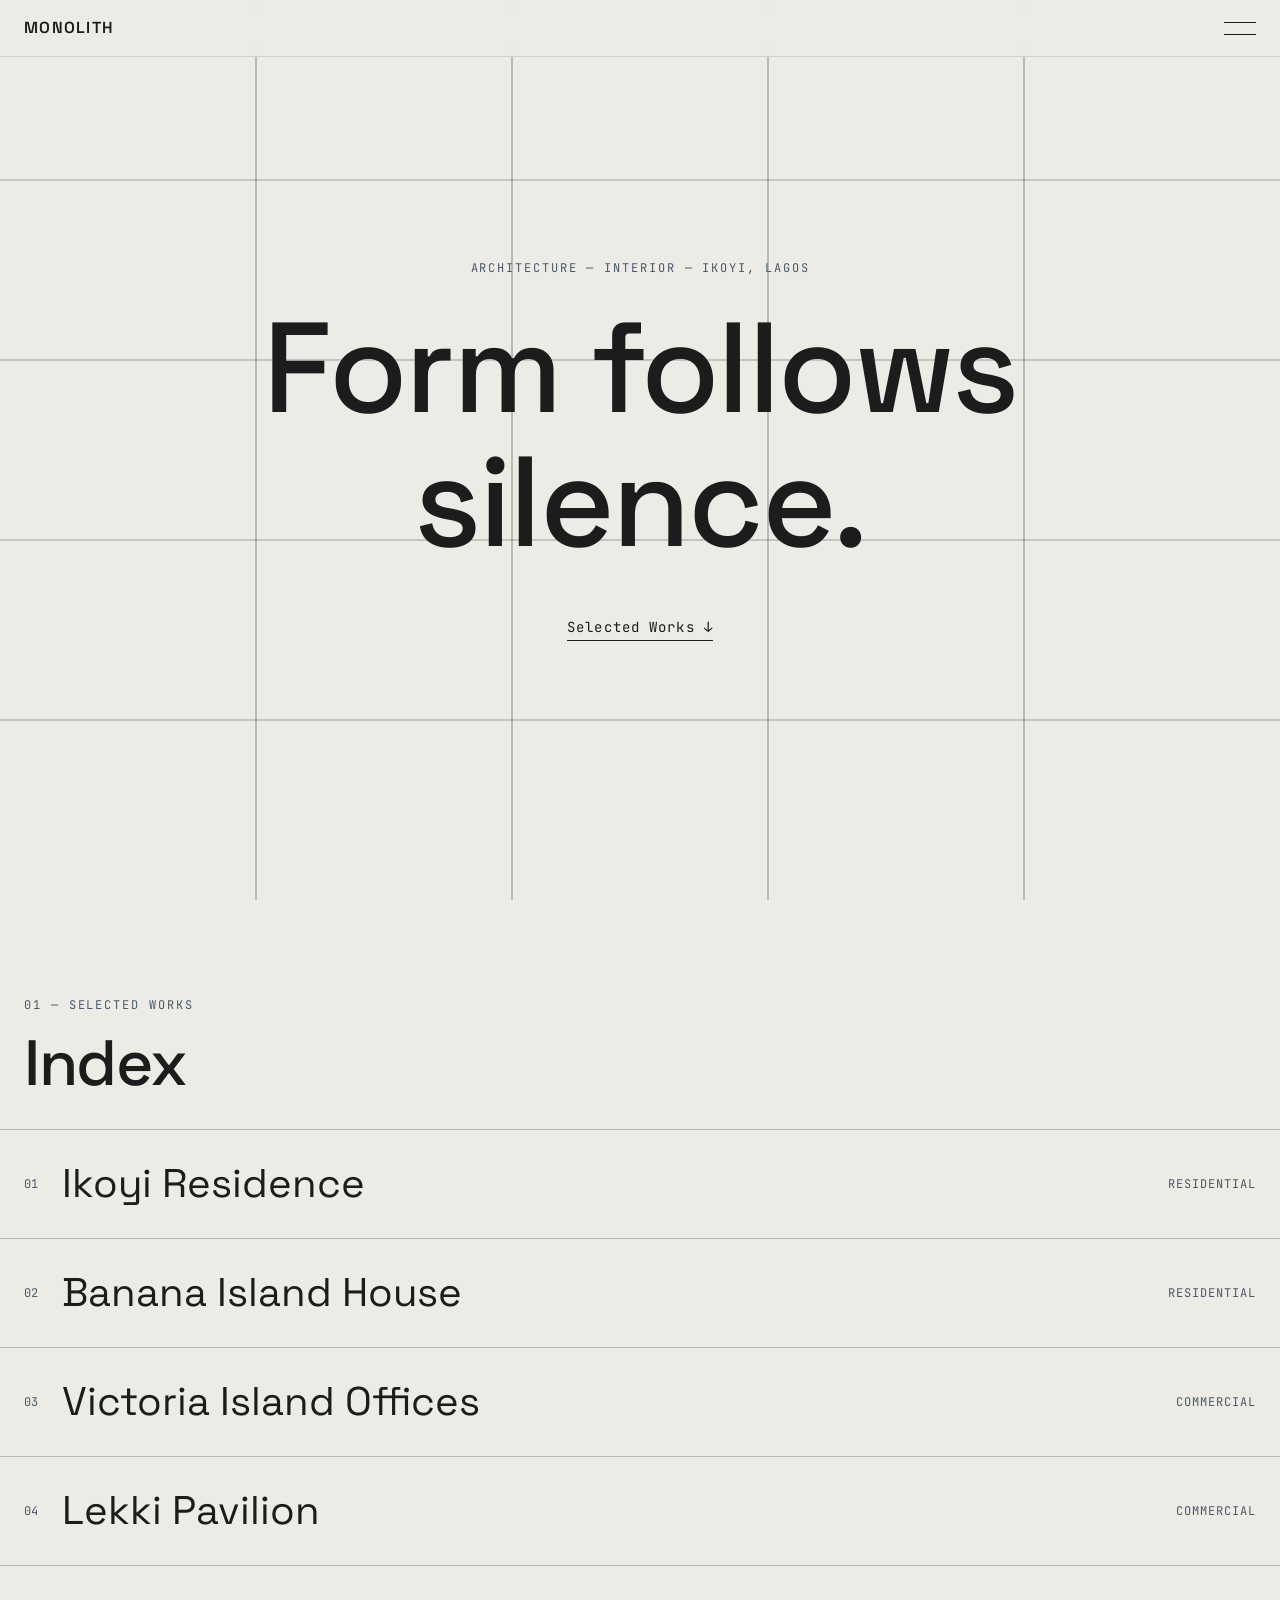
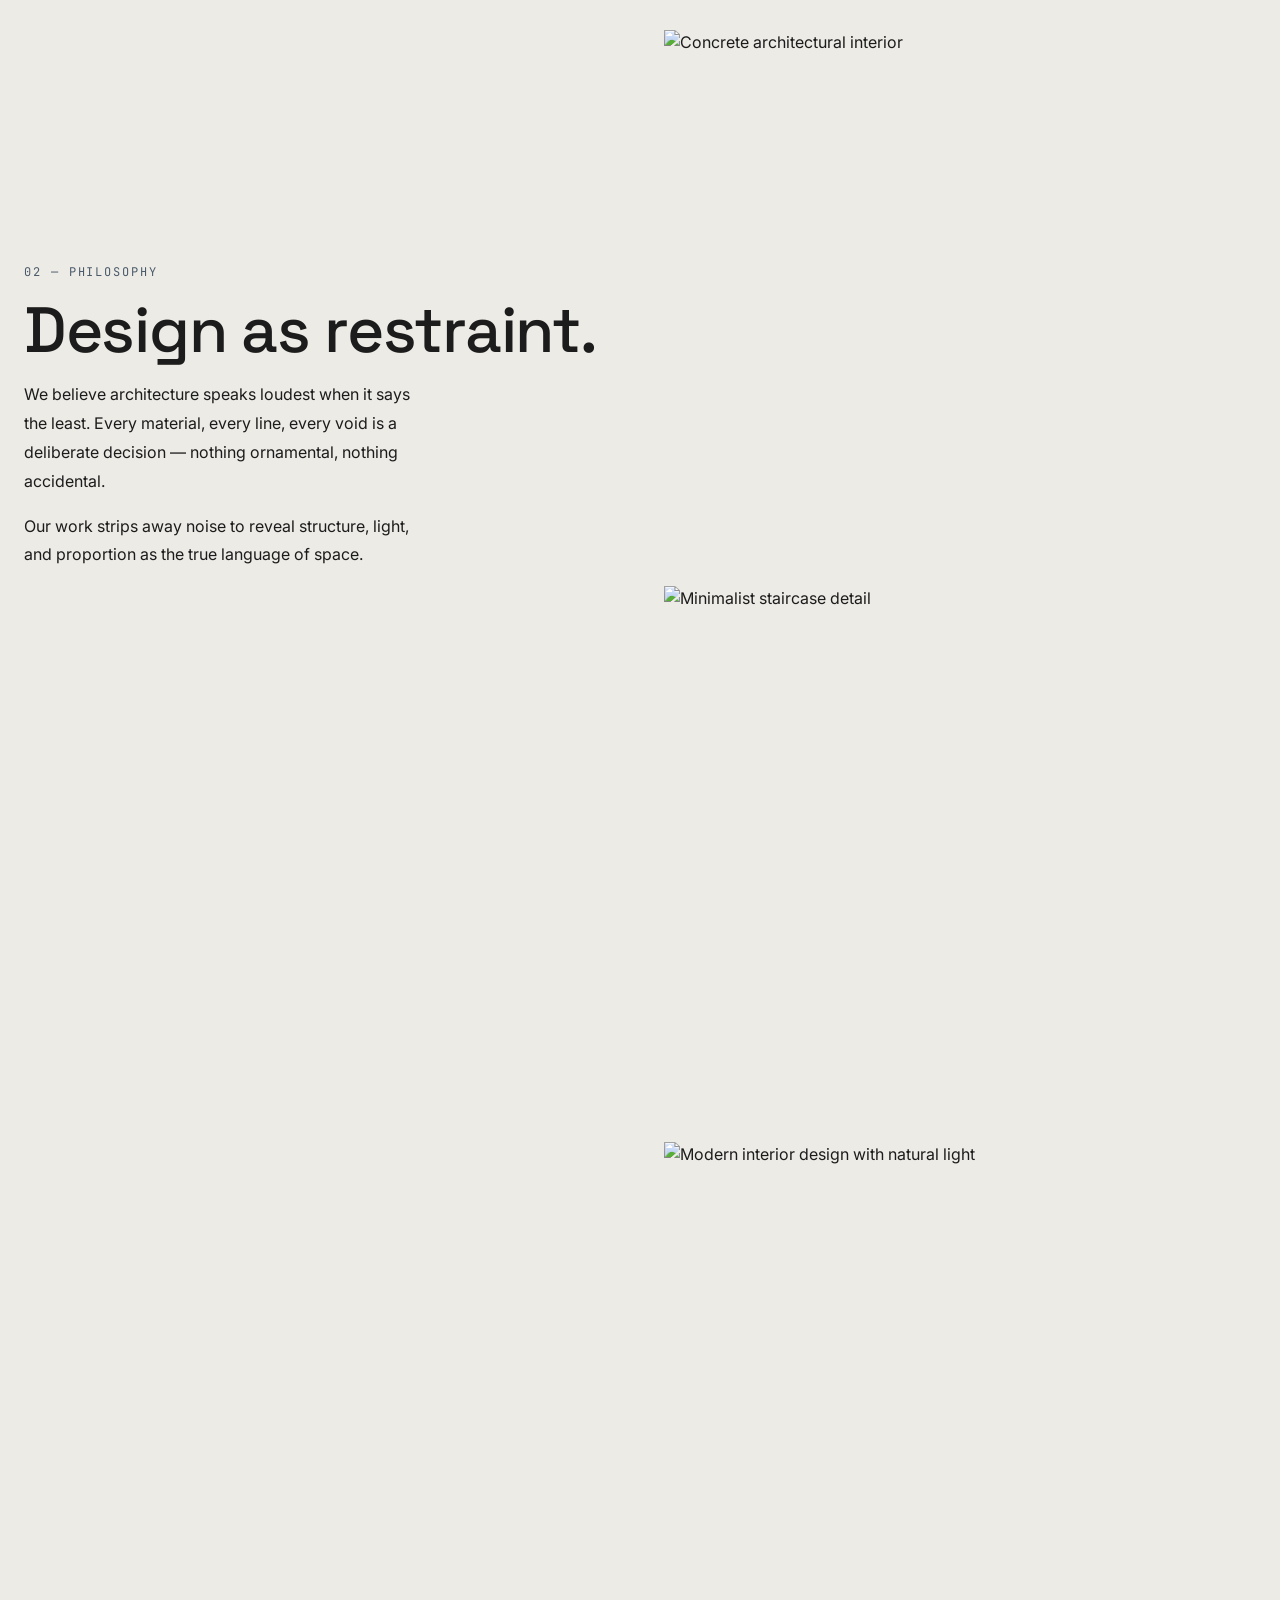
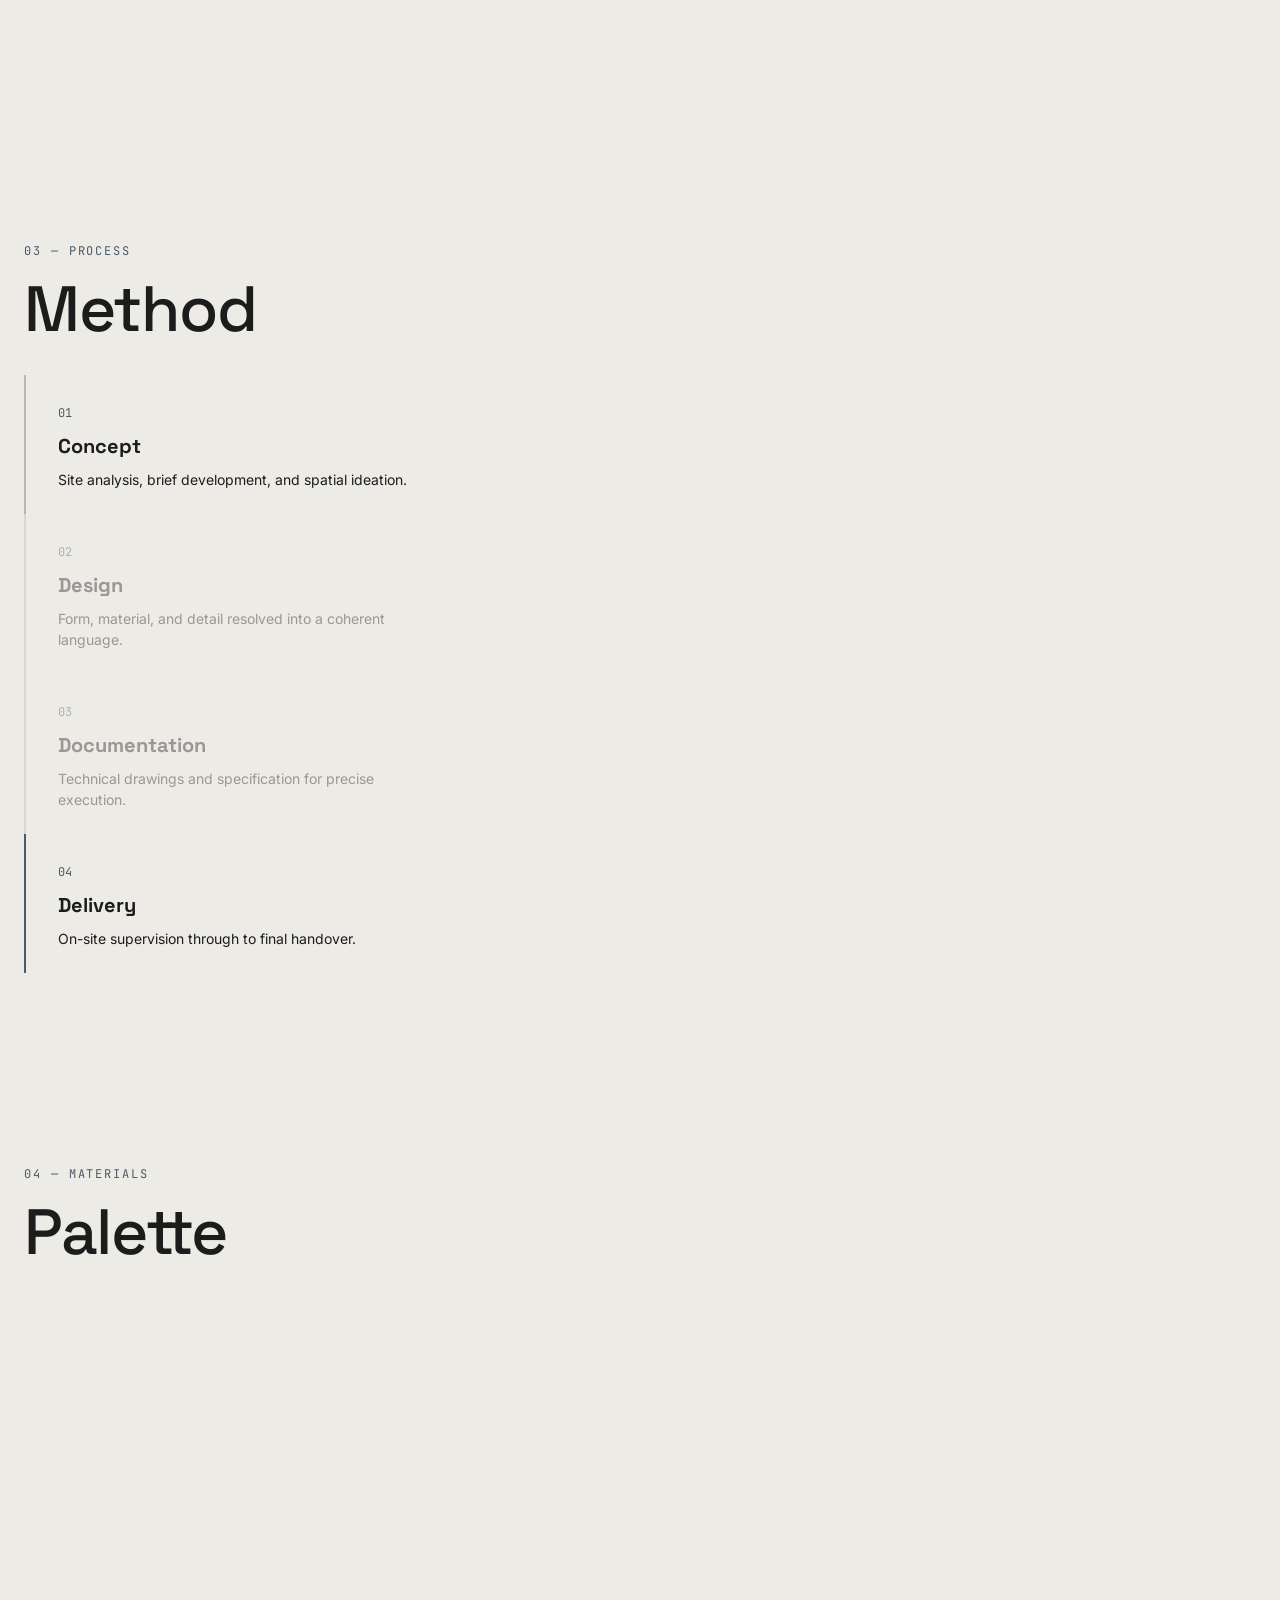
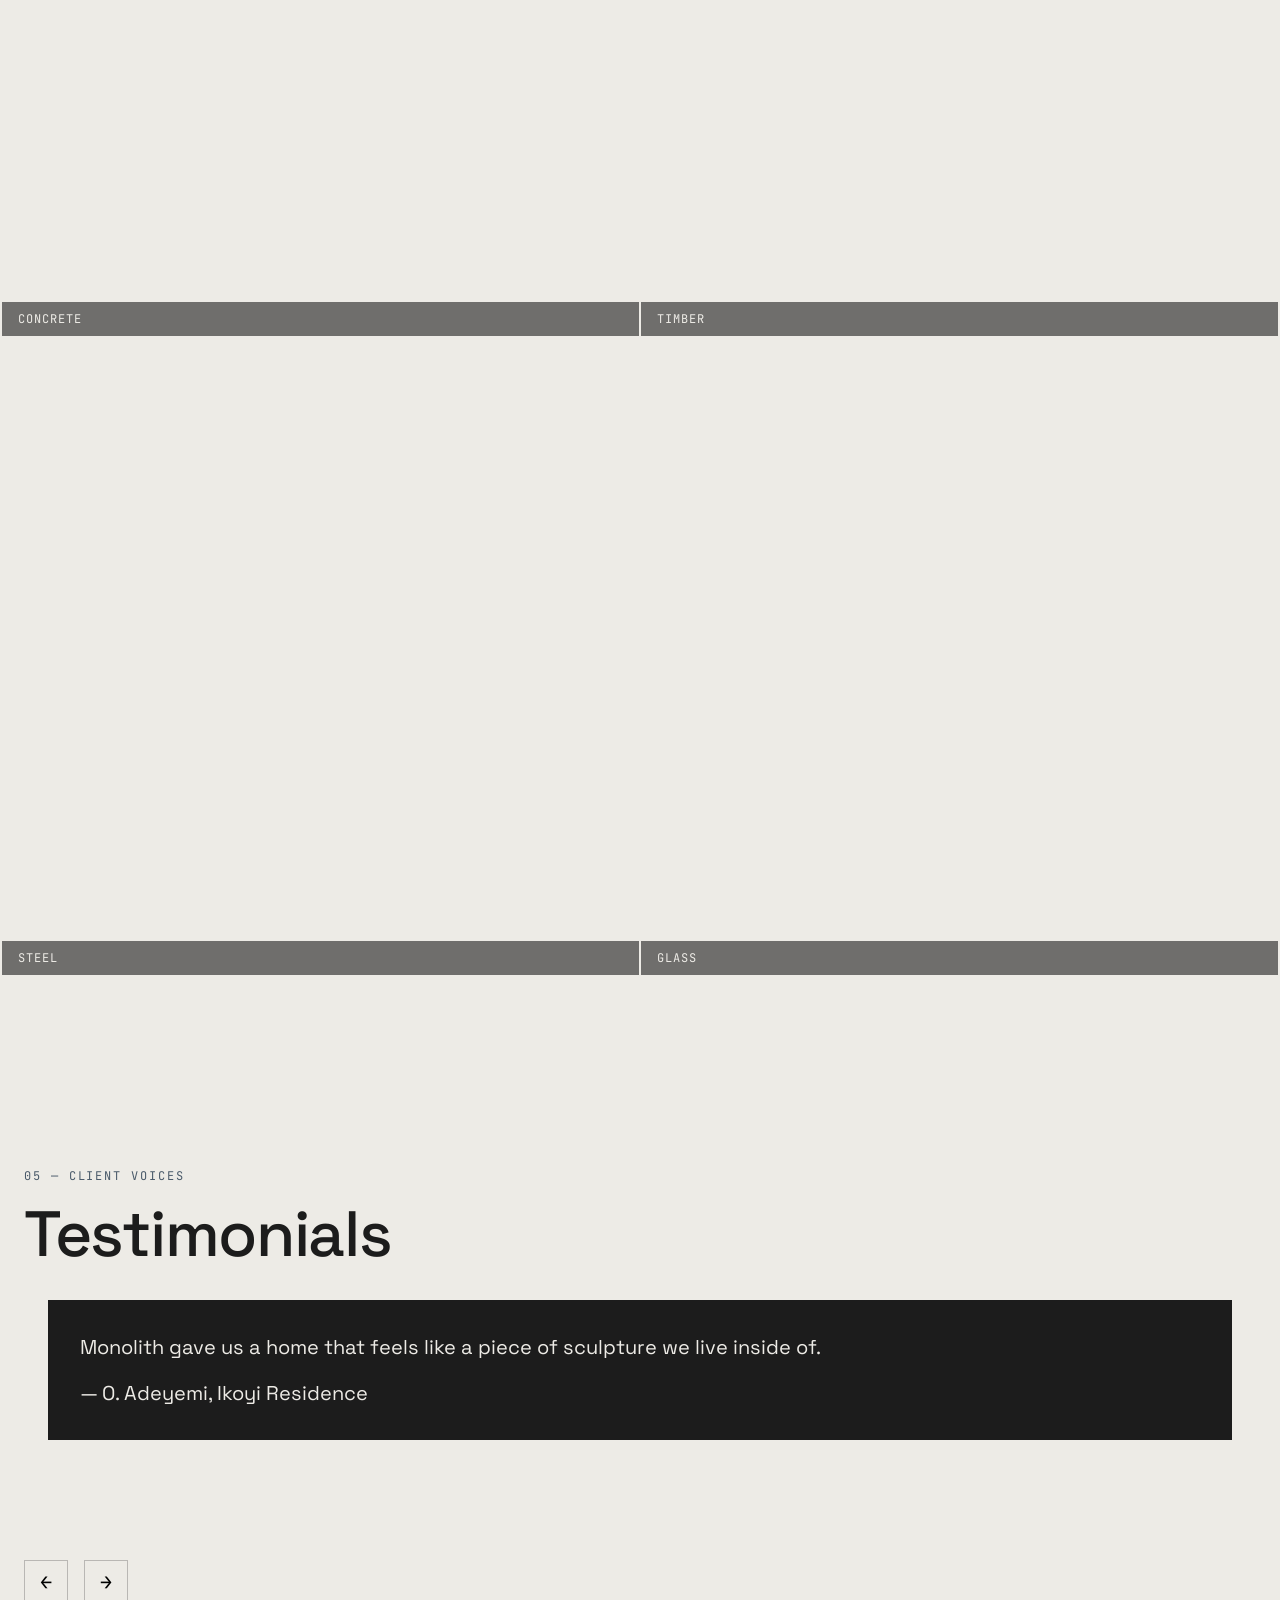
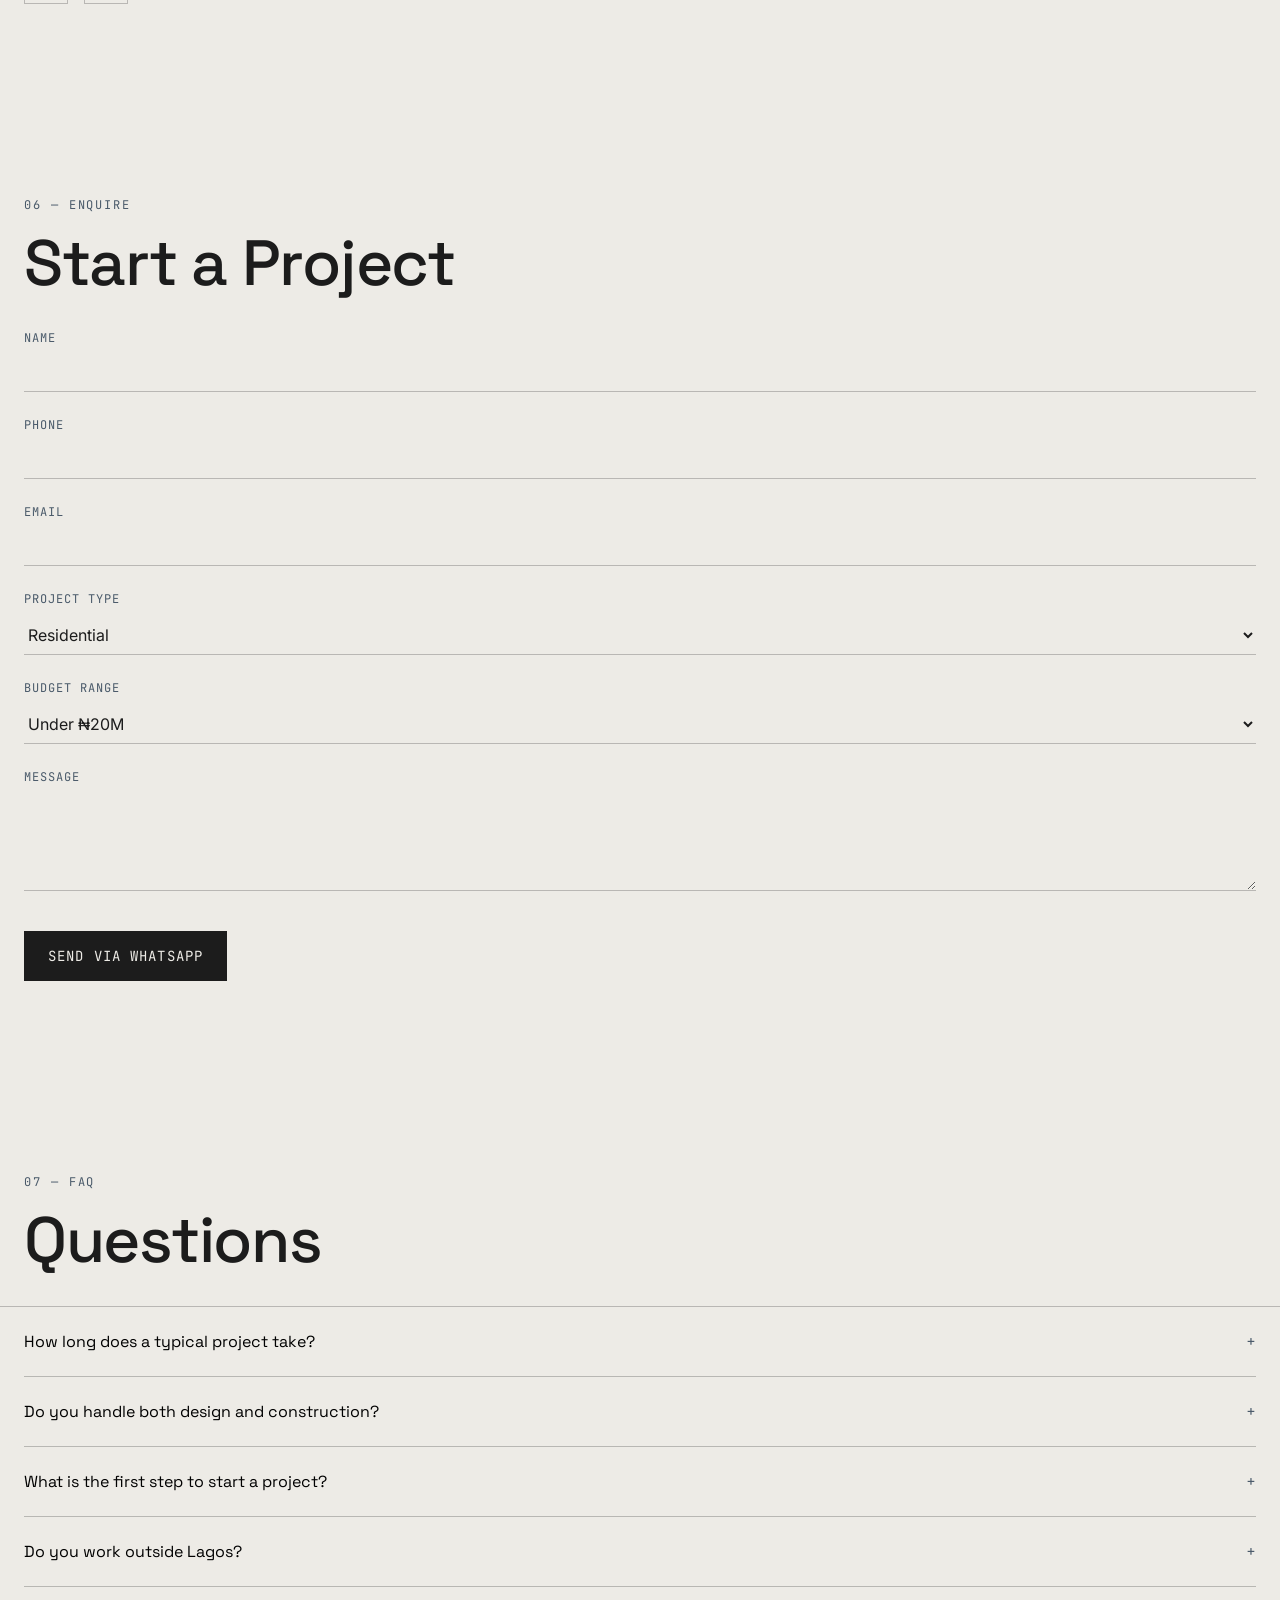
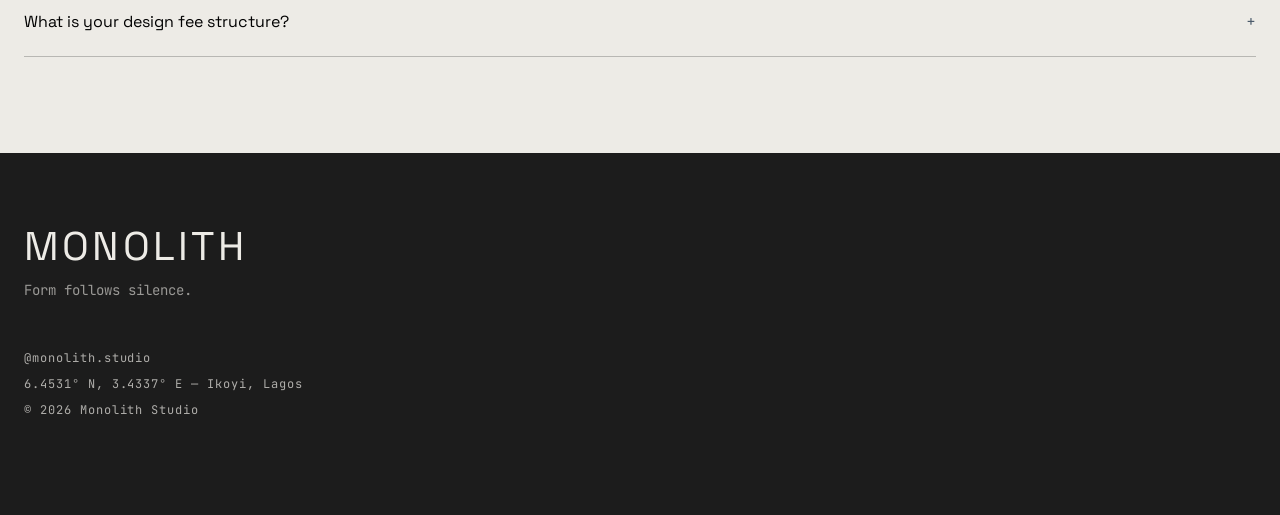
==== index.html @ 591e39d2 "Initial Monolith Studio build" ====
<!DOCTYPE html>
<html lang="en">
<head>
<meta charset="UTF-8">
<meta name="viewport" content="width=device-width, initial-scale=1.0">
<title>Monolith Studio — Architecture & Interior Design, Ikoyi, Lagos</title>
<meta name="description" content="Monolith Studio is a boutique architecture and interior design practice based in Ikoyi, Lagos. Form follows silence.">
<meta name="keywords" content="architecture studio Lagos, interior design Ikoyi, brutalist architecture Nigeria, Monolith Studio">
<meta name="author" content="Monolith Studio">

<meta property="og:title" content="Monolith Studio — Form follows silence.">
<meta property="og:description" content="Boutique architecture & interior design studio in Ikoyi, Lagos.">
<meta property="og:type" content="website">
<meta property="og:url" content="https://ezekielisrael1859.github.io/monolith-studio/">
<meta property="og:image" content="https://images.pexels.com/photos/323780/pexels-photo-323780.jpeg">

<meta name="twitter:card" content="summary_large_image">
<meta name="twitter:title" content="Monolith Studio — Form follows silence.">
<meta name="twitter:description" content="Boutique architecture & interior design studio in Ikoyi, Lagos.">
<meta name="twitter:image" content="https://images.pexels.com/photos/323780/pexels-photo-323780.jpeg">

<link rel="icon" type="image/png" href="assets/favicon.png">

<link rel="preconnect" href="https://fonts.googleapis.com">
<link rel="preconnect" href="https://fonts.gstatic.com" crossorigin>
<link href="https://fonts.googleapis.com/css2?family=Space+Grotesk:wght@400;500;600;700&family=JetBrains+Mono:wght@400;500&family=Inter:wght@300;400;500;600&display=swap" rel="stylesheet">

<link rel="stylesheet" href="css/tokens.css">
<link rel="stylesheet" href="css/main.css">
</head>
<body>

<div class="cursor-preview" id="cursorPreview" aria-hidden="true">
  <img src="" alt="" id="cursorPreviewImg">
</div>

<nav class="nav" id="mainNav">
  <div class="nav-inner">
    <a href="#top" class="nav-logo">MONOLITH</a>
    <button class="nav-toggle" id="navToggle" aria-label="Open menu" aria-expanded="false">
      <span class="nav-toggle-line"></span>
      <span class="nav-toggle-line"></span>
    </button>
  </div>
</nav>

<div class="nav-overlay" id="navOverlay">
  <ul class="nav-overlay-links">
    <li><a href="#works">Works</a></li>
    <li><a href="#philosophy">Philosophy</a></li>
    <li><a href="#process">Process</a></li>
    <li><a href="#materials">Materials</a></li>
    <li><a href="#voices">Voices</a></li>
    <li><a href="#enquire">Enquire</a></li>
    <li><a href="#faq">FAQ</a></li>
  </ul>
  <div class="nav-overlay-footer">
    <span>Ikoyi, Lagos</span>
    <a href="https://instagram.com/monolith.studio" target="_blank" rel="noopener">@monolith.studio</a>
  </div>
</div>

<main id="top">

  <section class="hero" id="hero">
    <svg class="hero-grid" id="heroGrid" viewBox="0 0 100 100" preserveAspectRatio="none" aria-hidden="true">
      <line x1="0" y1="20" x2="100" y2="20" class="grid-line" />
      <line x1="0" y1="40" x2="100" y2="40" class="grid-line" />
      <line x1="0" y1="60" x2="100" y2="60" class="grid-line" />
      <line x1="0" y1="80" x2="100" y2="80" class="grid-line" />
      <line x1="20" y1="0" x2="20" y2="100" class="grid-line" />
      <line x1="40" y1="0" x2="40" y2="100" class="grid-line" />
      <line x1="60" y1="0" x2="60" y2="100" class="grid-line" />
      <line x1="80" y1="0" x2="80" y2="100" class="grid-line" />
    </svg>
    <div class="hero-bg" id="heroBg"></div>
    <div class="hero-content">
      <span class="hero-label">Architecture — Interior — Ikoyi, Lagos</span>
      <h1 class="hero-title">Form follows<br>silence.</h1>
      <a href="#works" class="hero-scroll">Selected Works ↓</a>
    </div>
  </section>

  <section class="works" id="works">
    <div class="section-head">
      <span class="section-label">01 — Selected Works</span>
      <h2 class="section-title">Index</h2>
    </div>
    <ul class="works-list" id="worksList">
      <li class="works-item" data-preview="https://images.pexels.com/photos/323780/pexels-photo-323780.jpeg">
        <a href="#"><span class="works-num">01</span><span class="works-name">Ikoyi Residence</span><span class="works-type">Residential</span></a>
      </li>
      <li class="works-item" data-preview="https://images.pexels.com/photos/1571460/pexels-photo-1571460.jpeg">
        <a href="#"><span class="works-num">02</span><span class="works-name">Banana Island House</span><span class="works-type">Residential</span></a>
      </li>
      <li class="works-item" data-preview="https://images.pexels.com/photos/2251247/pexels-photo-2251247.jpeg">
        <a href="#"><span class="works-num">03</span><span class="works-name">Victoria Island Offices</span><span class="works-type">Commercial</span></a>
      </li>
      <li class="works-item" data-preview="https://images.pexels.com/photos/280221/pexels-photo-280221.jpeg">
        <a href="#"><span class="works-num">04</span><span class="works-name">Lekki Pavilion</span><span class="works-type">Commercial</span></a>
      </li>
    </ul>
  </section>

  <section class="philosophy" id="philosophy">
    <div class="philosophy-text">
      <span class="section-label">02 — Philosophy</span>
      <h2 class="section-title">Design as restraint.</h2>
      <p>We believe architecture speaks loudest when it says the least. Every material, every line, every void is a deliberate decision — nothing ornamental, nothing accidental.</p>
      <p>Our work strips away noise to reveal structure, light, and proportion as the true language of space.</p>
    </div>
    <div class="philosophy-scroll">
      <img src="https://images.pexels.com/photos/2251247/pexels-photo-2251247.jpeg" alt="Concrete architectural interior">
      <img src="https://images.pexels.com/photos/1090638/pexels-photo-1090638.jpeg" alt="Minimalist staircase detail">
      <img src="https://images.pexels.com/photos/276724/pexels-photo-276724.jpeg" alt="Modern interior design with natural light">
    </div>
  </section>

  <section class="process" id="process">
    <div class="section-head">
      <span class="section-label">03 — Process</span>
      <h2 class="section-title">Method</h2>
    </div>
    <div class="stepper" id="stepper">
      <div class="step active" data-step="1">
        <span class="step-num">01</span>
        <h3 class="step-title">Concept</h3>
        <p class="step-desc">Site analysis, brief development, and spatial ideation.</p>
      </div>
      <div class="step" data-step="2">
        <span class="step-num">02</span>
        <h3 class="step-title">Design</h3>
        <p class="step-desc">Form, material, and detail resolved into a coherent language.</p>
      </div>
      <div class="step" data-step="3">
        <span class="step-num">03</span>
        <h3 class="step-title">Documentation</h3>
        <p class="step-desc">Technical drawings and specification for precise execution.</p>
      </div>
      <div class="step" data-step="4">
        <span class="step-num">04</span>
        <h3 class="step-title">Delivery</h3>
        <p class="step-desc">On-site supervision through to final handover.</p>
      </div>
    </div>
  </section>

  <section class="materials" id="materials">
    <div class="section-head">
      <span class="section-label">04 — Materials</span>
      <h2 class="section-title">Palette</h2>
    </div>
    <div class="materials-grid">
      <div class="material-item" style="background-image:url('https://images.pexels.com/photos/1476076/pexels-photo-1476076.jpeg')">
        <span class="material-name">Concrete</span>
      </div>
      <div class="material-item" style="background-image:url('https://images.pexels.com/photos/129733/pexels-photo-129733.jpeg')">
        <span class="material-name">Timber</span>
      </div>
      <div class="material-item" style="background-image:url('https://images.pexels.com/photos/236698/pexels-photo-236698.jpeg')">
        <span class="material-name">Steel</span>
      </div>
      <div class="material-item" style="background-image:url('https://images.pexels.com/photos/1477166/pexels-photo-1477166.jpeg')">
        <span class="material-name">Glass</span>
      </div>
    </div>
  </section>

  <section class="voices" id="voices">
    <div class="section-head">
      <span class="section-label">05 — Client Voices</span>
      <h2 class="section-title">Testimonials</h2>
    </div>
    <div class="voices-stack" id="voicesStack">
      <blockquote class="voice-card active">
        <p>Monolith gave us a home that feels like a piece of sculpture we live inside of.</p>
        — O. Adeyemi, Ikoyi Residence
      </blockquote>
      <blockquote class="voice-card">
        <p>Precise, unpretentious, and completely uncompromising on quality.</p>
        — T. Balogun, Banana Island House
      </blockquote>
      <blockquote class="voice-card">
        <p>Our office finally feels like the brand we've built. Quiet, but unmistakable.</p>
        — C. Nwosu, VI Offices
      </blockquote>
    </div>
    <div class="voices-nav">
      <button id="voicePrev" aria-label="Previous testimonial">←</button>
      <button id="voiceNext" aria-label="Next testimonial">→</button>
    </div>
  </section>

  <section class="enquire" id="enquire">
    <div class="section-head">
      <span class="section-label">06 — Enquire</span>
      <h2 class="section-title">Start a Project</h2>
    </div>
    <form class="enquire-form" id="enquireForm">
      <div class="form-row">
        <label for="fName">Name</label>
        <input type="text" id="fName" required>
      </div>
      <div class="form-row">
        <label for="fPhone">Phone</label>
        <input type="tel" id="fPhone" required>
      </div>
      <div class="form-row">
        <label for="fEmail">Email</label>
        <input type="email" id="fEmail">
      </div>
      <div class="form-row">
        <label for="fType">Project Type</label>
        <select id="fType">
          <option value="Residential">Residential</option>
          <option value="Commercial">Commercial</option>
        </select>
      </div>
      <div class="form-row">
        <label for="fBudget">Budget Range</label>
        <select id="fBudget">
          <option value="Under ₦20M">Under ₦20M</option>
          <option value="₦20M – ₦50M">₦20M – ₦50M</option>
          <option value="₦50M – ₦100M">₦50M – ₦100M</option>
          <option value="₦100M+">₦100M+</option>
        </select>
      </div>
      <div class="form-row">
        <label for="fMessage">Message</label>
        <textarea id="fMessage" rows="4"></textarea>
      </div>
      <button type="submit" class="btn-submit">Send via WhatsApp</button>
    </form>
  </section>

  <section class="faq" id="faq">
    <div class="section-head">
      <span class="section-label">07 — FAQ</span>
      <h2 class="section-title">Questions</h2>
    </div>
    <div class="faq-list" id="faqList">
      <div class="faq-item">
        <button class="faq-q">How long does a typical project take?</button>
        <div class="faq-a"><p>Residential projects typically run 6–14 months depending on scale, from concept through delivery.</p></div>
      </div>
      <div class="faq-item">
        <button class="faq-q">Do you handle both design and construction?</button>
        <div class="faq-a"><p>We lead design and documentation, and supervise execution through vetted contractors.</p></div>
      </div>
      <div class="faq-item">
        <button class="faq-q">What is the first step to start a project?</button>
        <div class="faq-a"><p>An initial enquiry and site visit, followed by a concept proposal tailored to your brief.</p></div>
      </div>
      <div class="faq-item">
        <button class="faq-q">Do you work outside Lagos?</button>
        <div class="faq-a"><p>Yes, we take on select projects across Nigeria depending on scope and site conditions.</p></div>
      </div>
      <div class="faq-item">
        <button class="faq-q">What is your design fee structure?</button>
        <div class="faq-a"><p>Fees are scoped per project based on size and complexity, discussed after initial consultation.</p></div>
      </div>
    </div>
  </section>

</main>

<footer class="footer">
  <div class="footer-top">
    <span class="footer-logo">MONOLITH</span>
    <span class="footer-tagline">Form follows silence.</span>
  </div>
  <div class="footer-bottom">
    <a href="https://instagram.com/monolith.studio" target="_blank" rel="noopener">@monolith.studio</a>
    <span class="footer-coords">6.4531° N, 3.4337° E — Ikoyi, Lagos</span>
    <span class="footer-copy">© 2026 Monolith Studio</span>
  </div>
</footer>

<nav class="bottom-nav" id="bottomNav">
  <a href="#works">Works</a>
  <a href="#process">Process</a>
  <a href="#enquire">Enquire</a>
  <a href="#faq">FAQ</a>
</nav>

<script src="js/main.js"></script>
</body>
</html>
---- css/tokens.css ----
:root {
  /* Colors */
  --color-concrete: #EDEBE6;
  --color-concrete-dim: #E2DFD8;
  --color-charcoal: #1C1C1C;
  --color-charcoal-soft: #2A2A2A;
  --color-steel: #4A5A6A;
  --color-steel-light: #6B7C8D;
  --color-line: rgba(28, 28, 28, 0.12);
  --color-line-strong: rgba(28, 28, 28, 0.25);

  /* Typography */
  --font-heading: 'Space Grotesk', sans-serif;
  --font-mono: 'JetBrains Mono', monospace;
  --font-body: 'Inter', sans-serif;

  --fs-hero: clamp(3rem, 12vw, 8rem);
  --fs-xl: clamp(2rem, 6vw, 4rem);
  --fs-lg: clamp(1.5rem, 4vw, 2.5rem);
  --fs-md: 1.25rem;
  --fs-base: 1rem;
  --fs-sm: 0.875rem;
  --fs-xs: 0.75rem;

  --lh-tight: 1.05;
  --lh-normal: 1.5;
  --lh-loose: 1.8;

  --ls-tight: -0.02em;
  --ls-normal: 0;
  --ls-wide: 0.08em;
  --ls-wider: 0.16em;

  /* Spacing (8px base) */
  --space-1: 0.5rem;
  --space-2: 1rem;
  --space-3: 1.5rem;
  --space-4: 2rem;
  --space-5: 3rem;
  --space-6: 4rem;
  --space-7: 6rem;
  --space-8: 8rem;
  --space-9: 12rem;

  /* Layout */
  --container-max: 1440px;
  --grid-gutter: var(--space-3);
  --border-width: 1px;

  /* Motion */
  --ease-standard: cubic-bezier(0.4, 0, 0.2, 1);
  --ease-out: cubic-bezier(0.16, 1, 0.3, 1);
  --duration-fast: 200ms;
  --duration-base: 400ms;
  --duration-slow: 800ms;
  --duration-slower: 1200ms;

  /* Z-index */
  --z-nav: 100;
  --z-overlay: 200;
  --z-cursor: 300;
  --z-bottom-nav: 90;
}

@media (prefers-reduced-motion: reduce) {
  :root {
    --duration-fast: 0ms;
    --duration-base: 0ms;
    --duration-slow: 0ms;
    --duration-slower: 0ms;
  }
}
---- css/main.css ----
* { margin: 0; padding: 0; box-sizing: border-box; }

html { scroll-behavior: smooth; }

body {
  background: var(--color-concrete);
  color: var(--color-charcoal);
  font-family: var(--font-body);
  font-size: var(--fs-base);
  line-height: var(--lh-normal);
  overflow-x: hidden;
}

a { color: inherit; text-decoration: none; }
ul { list-style: none; }
button { font-family: inherit; background: none; border: none; cursor: pointer; }
img { display: block; max-width: 100%; }

.section-label {
  display: block;
  font-family: var(--font-mono);
  font-size: var(--fs-xs);
  letter-spacing: var(--ls-wider);
  text-transform: uppercase;
  color: var(--color-steel);
  margin-bottom: var(--space-2);
}

.section-title {
  font-family: var(--font-heading);
  font-size: var(--fs-xl);
  letter-spacing: var(--ls-tight);
  line-height: var(--lh-tight);
  font-weight: 500;
}

.section-head { padding: var(--space-7) var(--space-3) var(--space-4); }

/* ===== NAV ===== */
.nav {
  position: fixed;
  top: 0; left: 0; right: 0;
  z-index: var(--z-nav);
  background: rgba(237, 235, 230, 0.9);
  backdrop-filter: blur(6px);
  border-bottom: var(--border-width) solid var(--color-line);
}
.nav-inner {
  display: flex;
  justify-content: space-between;
  align-items: center;
  padding: var(--space-2) var(--space-3);
}
.nav-logo {
  font-family: var(--font-heading);
  font-weight: 600;
  letter-spacing: var(--ls-wide);
  font-size: var(--fs-base);
}
.nav-toggle {
  width: 32px; height: 20px;
  position: relative;
}
.nav-toggle-line {
  position: absolute;
  left: 0; right: 0;
  height: 1px;
  background: var(--color-charcoal);
  transition: transform var(--duration-base) var(--ease-standard), top var(--duration-base) var(--ease-standard);
}
.nav-toggle-line:nth-child(1) { top: 4px; }
.nav-toggle-line:nth-child(2) { top: 16px; }
.nav-toggle.active .nav-toggle-line:nth-child(1) { top: 10px; transform: rotate(45deg); }
.nav-toggle.active .nav-toggle-line:nth-child(2) { top: 10px; transform: rotate(-45deg); }

/* ===== NAV OVERLAY ===== */
.nav-overlay {
  position: fixed;
  inset: 0;
  background: var(--color-charcoal);
  color: var(--color-concrete);
  z-index: var(--z-overlay);
  display: flex;
  flex-direction: column;
  justify-content: center;
  padding: var(--space-4);
  opacity: 0;
  visibility: hidden;
  transition: opacity var(--duration-base) var(--ease-standard);
}
.nav-overlay.active { opacity: 1; visibility: visible; }
.nav-overlay-links li {
  overflow: hidden;
}
.nav-overlay-links a {
  display: block;
  font-family: var(--font-heading);
  font-size: var(--fs-lg);
  padding: var(--space-1) 0;
  transform: translateY(100%);
  opacity: 0;
  transition: transform var(--duration-slow) var(--ease-out), opacity var(--duration-slow) var(--ease-out);
}
.nav-overlay.active .nav-overlay-links a {
  transform: translateY(0);
  opacity: 1;
}
.nav-overlay-links li:nth-child(1) a { transition-delay: 0.05s; }
.nav-overlay-links li:nth-child(2) a { transition-delay: 0.1s; }
.nav-overlay-links li:nth-child(3) a { transition-delay: 0.15s; }
.nav-overlay-links li:nth-child(4) a { transition-delay: 0.2s; }
.nav-overlay-links li:nth-child(5) a { transition-delay: 0.25s; }
.nav-overlay-links li:nth-child(6) a { transition-delay: 0.3s; }
.nav-overlay-links li:nth-child(7) a { transition-delay: 0.35s; }
.nav-overlay-footer {
  display: flex;
  justify-content: space-between;
  font-family: var(--font-mono);
  font-size: var(--fs-xs);
  letter-spacing: var(--ls-wide);
  margin-top: var(--space-6);
  opacity: 0.7;
}

/* ===== CURSOR PREVIEW ===== */
.cursor-preview {
  position: fixed;
  width: 180px;
  height: 120px;
  pointer-events: none;
  z-index: var(--z-cursor);
  opacity: 0;
  transition: opacity var(--duration-fast) var(--ease-standard);
  overflow: hidden;
}
.cursor-preview.active { opacity: 1; }
.cursor-preview img { width: 100%; height: 100%; object-fit: cover; }

/* ===== HERO ===== */
.hero {
  position: relative;
  min-height: 100svh;
  display: flex;
  align-items: center;
  justify-content: center;
  overflow: hidden;
}
.hero-grid {
  position: absolute;
  inset: 0;
  width: 100%;
  height: 100%;
}
.grid-line {
  stroke: var(--color-line-strong);
  stroke-width: 0.15;
  stroke-dasharray: 100;
  stroke-dashoffset: 100;
  animation: drawLine var(--duration-slower) var(--ease-out) forwards;
}
.grid-line:nth-child(2) { animation-delay: 0.1s; }
.grid-line:nth-child(3) { animation-delay: 0.2s; }
.grid-line:nth-child(4) { animation-delay: 0.3s; }
.grid-line:nth-child(5) { animation-delay: 0.4s; }
.grid-line:nth-child(6) { animation-delay: 0.5s; }
.grid-line:nth-child(7) { animation-delay: 0.6s; }
.grid-line:nth-child(8) { animation-delay: 0.7s; }
@keyframes drawLine { to { stroke-dashoffset: 0; } }

.hero-bg {
  position: absolute;
  inset: 0;
  background-image: url('https://images.pexels.com/photos/323780/pexels-photo-323780.jpeg');
  background-size: cover;
  background-position: center;
  opacity: 0;
  transition: opacity 2s var(--ease-standard);
}
.hero-bg.visible { opacity: 0.15; }

.hero-content {
  position: relative;
  z-index: 2;
  text-align: center;
  padding: 0 var(--space-3);
}
.hero-label {
  display: block;
  font-family: var(--font-mono);
  font-size: var(--fs-xs);
  letter-spacing: var(--ls-wider);
  text-transform: uppercase;
  color: var(--color-steel);
  margin-bottom: var(--space-3);
}
.hero-title {
  font-family: var(--font-heading);
  font-size: var(--fs-hero);
  font-weight: 500;
  letter-spacing: var(--ls-tight);
  line-height: var(--lh-tight);
}
.hero-scroll {
  display: inline-block;
  margin-top: var(--space-5);
  font-family: var(--font-mono);
  font-size: var(--fs-sm);
  letter-spacing: var(--ls-wide);
  border-bottom: 1px solid var(--color-charcoal);
  padding-bottom: 2px;
}

/* ===== WORKS ===== */
.works-list { border-top: var(--border-width) solid var(--color-line-strong); }
.works-item { border-bottom: var(--border-width) solid var(--color-line-strong); }
.works-item a {
  display: flex;
  align-items: center;
  gap: var(--space-3);
  padding: var(--space-3);
  transition: padding var(--duration-base) var(--ease-standard), color var(--duration-base) var(--ease-standard);
}
.works-item a:hover,
.works-item a:focus-visible {
  color: var(--color-steel);
  padding-left: var(--space-4);
}
.works-num {
  font-family: var(--font-mono);
  font-size: var(--fs-xs);
  color: var(--color-steel);
}
.works-name {
  font-family: var(--font-heading);
  font-size: var(--fs-lg);
  flex: 1;
}
.works-type {
  font-family: var(--font-mono);
  font-size: var(--fs-xs);
  letter-spacing: var(--ls-wide);
  text-transform: uppercase;
  color: var(--color-steel);
}

/* ===== PHILOSOPHY ===== */
.philosophy {
  display: flex;
  flex-direction: column;
}
.philosophy-text {
  padding: var(--space-6) var(--space-3);
  position: sticky;
  top: 0;
}
.philosophy-text p { margin-top: var(--space-2); max-width: 40ch; line-height: var(--lh-loose); }
.philosophy-scroll { display: flex; flex-direction: column; gap: var(--space-2); padding: 0 var(--space-3) var(--space-6); }
.philosophy-scroll img { width: 100%; height: 60vh; object-fit: cover; }

@media (min-width: 900px) {
  .philosophy { flex-direction: row; }
  .philosophy-text, .philosophy-scroll { width: 50%; }
  .philosophy-text { height: 100vh; display: flex; flex-direction: column; justify-content: center; }
  .philosophy-scroll { padding-top: var(--space-6); }
}

/* ===== PROCESS / STEPPER ===== */
.stepper {
  display: flex;
  flex-direction: column;
  padding: 0 var(--space-3) var(--space-7);
}
.step {
  position: relative;
  padding: var(--space-3) 0 var(--space-3) var(--space-4);
  border-left: 2px solid var(--color-line-strong);
  opacity: 0.4;
  transition: opacity var(--duration-base) var(--ease-standard);
}
.step.active {
  opacity: 1;
  border-left: 2px solid var(--color-steel);
}
.step-num {
  font-family: var(--font-mono);
  font-size: var(--fs-xs);
  color: var(--color-steel);
}
.step-title {
  font-family: var(--font-heading);
  font-size: var(--fs-md);
  margin: var(--space-1) 0;
}
.step-desc { font-size: var(--fs-sm); max-width: 40ch; }

/* ===== MATERIALS ===== */
.materials-grid {
  display: grid;
  grid-template-columns: repeat(2, 1fr);
  gap: 2px;
  padding: 0 2px var(--space-7);
}
.material-item {
  position: relative;
  aspect-ratio: 1;
  background-size: cover;
  background-position: center;
  transition: background-size var(--duration-slow) var(--ease-standard);
  display: flex;
  align-items: flex-end;
  overflow: hidden;
}
.material-item:hover, .material-item:focus-visible {
  background-size: 115%;
}
.material-name {
  font-family: var(--font-mono);
  font-size: var(--fs-xs);
  letter-spacing: var(--ls-wide);
  text-transform: uppercase;
  color: var(--color-concrete);
  background: rgba(28,28,28,0.6);
  padding: var(--space-1) var(--space-2);
  width: 100%;
}

/* ===== VOICES ===== */
.voices-stack {
  position: relative;
  padding: 0 var(--space-3) var(--space-4);
  min-height: 260px;
}
.voice-card {
  position: absolute;
  inset: 0;
  margin: 0 var(--space-3);
  background: var(--color-charcoal);
  color: var(--color-concrete);
  padding: var(--space-4);
  font-family: var(--font-heading);
  font-size: var(--fs-md);
  line-height: var(--lh-normal);
  opacity: 0;
  transform: scale(0.96);
  pointer-events: none;
  transition: opacity var(--duration-base) var(--ease-standard), transform var(--duration-base) var(--ease-standard);
}
.voice-card.active {
  opacity: 1;
  transform: scale(1);
  pointer-events: auto;
  position: relative;
}
.voice-card p { margin-bottom: var(--space-2); }
.voices-nav {
  display: flex;
  gap: var(--space-2);
  padding: 0 var(--space-3) var(--space-7);
}
.voices-nav button {
  font-family: var(--font-mono);
  font-size: var(--fs-md);
  border: var(--border-width) solid var(--color-line-strong);
  width: 44px; height: 44px;
  transition: background var(--duration-fast) var(--ease-standard);
}
.voices-nav button:hover, .voices-nav button:focus-visible {
  background: var(--color-charcoal);
  color: var(--color-concrete);
}

/* ===== ENQUIRE ===== */
.enquire-form { padding: 0 var(--space-3) var(--space-7); display: flex; flex-direction: column; gap: var(--space-3); }
.form-row { display: flex; flex-direction: column; gap: var(--space-1); }
.form-row label {
  font-family: var(--font-mono);
  font-size: var(--fs-xs);
  letter-spacing: var(--ls-wide);
  text-transform: uppercase;
  color: var(--color-steel);
}
.form-row input, .form-row select, .form-row textarea {
  font-family: var(--font-body);
  font-size: var(--fs-base);
  background: transparent;
  border: none;
  border-bottom: var(--border-width) solid var(--color-line-strong);
  padding: var(--space-1) 0;
  color: var(--color-charcoal);
}
.form-row input:focus-visible, .form-row select:focus-visible, .form-row textarea:focus-visible {
  outline: none;
  border-bottom-color: var(--color-steel);
}
.btn-submit {
  margin-top: var(--space-2);
  background: var(--color-charcoal);
  color: var(--color-concrete);
  font-family: var(--font-mono);
  letter-spacing: var(--ls-wide);
  text-transform: uppercase;
  font-size: var(--fs-sm);
  padding: var(--space-2) var(--space-3);
  align-self: flex-start;
  transition: background var(--duration-fast) var(--ease-standard);
}
.btn-submit:hover, .btn-submit:focus-visible { background: var(--color-steel); }

/* ===== FAQ ===== */
.faq-list { padding: 0 var(--space-3) var(--space-7); border-top: var(--border-width) solid var(--color-line-strong); }
.faq-item { border-bottom: var(--border-width) solid var(--color-line-strong); }
.faq-q {
  width: 100%;
  text-align: left;
  padding: var(--space-3) 0;
  font-family: var(--font-heading);
  font-size: var(--fs-base);
  display: flex;
  justify-content: space-between;
}
.faq-q::after {
  content: '+';
  color: var(--color-steel);
  transition: transform var(--duration-fast) var(--ease-standard);
}
.faq-item.open .faq-q::after { transform: rotate(45deg); }
.faq-a {
  max-height: 0;
  overflow: hidden;
  transition: max-height var(--duration-base) var(--ease-standard);
}
.faq-a p { padding-bottom: var(--space-3); font-size: var(--fs-sm); max-width: 50ch; line-height: var(--lh-loose); }
.faq-item.open .faq-a { max-height: 200px; }

/* ===== FOOTER ===== */
.footer {
  background: var(--color-charcoal);
  color: var(--color-concrete);
  padding: var(--space-6) var(--space-3) var(--space-4);
}
.footer-top { margin-bottom: var(--space-5); }
.footer-logo {
  display: block;
  font-family: var(--font-heading);
  font-size: var(--fs-lg);
  letter-spacing: var(--ls-wide);
}
.footer-tagline { font-family: var(--font-mono); font-size: var(--fs-sm); opacity: 0.6; }
.footer-bottom {
  display: flex;
  flex-direction: column;
  gap: var(--space-1);
  font-family: var(--font-mono);
  font-size: var(--fs-xs);
  letter-spacing: var(--ls-wide);
  opacity: 0.7;
  padding-bottom: var(--space-6);
}

/* ===== BOTTOM NAV (mobile only) ===== */
.bottom-nav {
  position: fixed;
  bottom: 0; left: 0; right: 0;
  z-index: var(--z-bottom-nav);
  display: flex;
  justify-content: space-around;
  background: rgba(28,28,28,0.95);
  backdrop-filter: blur(6px);
  padding: var(--space-2) 0;
}
.bottom-nav a {
  color: var(--color-concrete);
  font-family: var(--font-mono);
  font-size: var(--fs-xs);
  letter-spacing: var(--ls-wide);
  text-transform: uppercase;
}
@media (min-width: 900px) {
  .bottom-nav { display: none; }
}

/* ===== SCROLL REVEAL ===== */
.reveal {
  opacity: 0;
  transform: translateY(24px);
  transition: opacity var(--duration-slow) var(--ease-out), transform var(--duration-slow) var(--ease-out);
}
.reveal.visible {
  opacity: 1;
  transform: translateY(0);
}

/* ===== FOCUS STATES ===== */
a:focus-visible, button:focus-visible {
  outline: 2px solid var(--color-steel);
  outline-offset: 2px;
}

@media (prefers-reduced-motion: reduce) {
  * { animation-duration: 0.01ms !important; transition-duration: 0.01ms !important; }
  html { scroll-behavior: auto; }
}
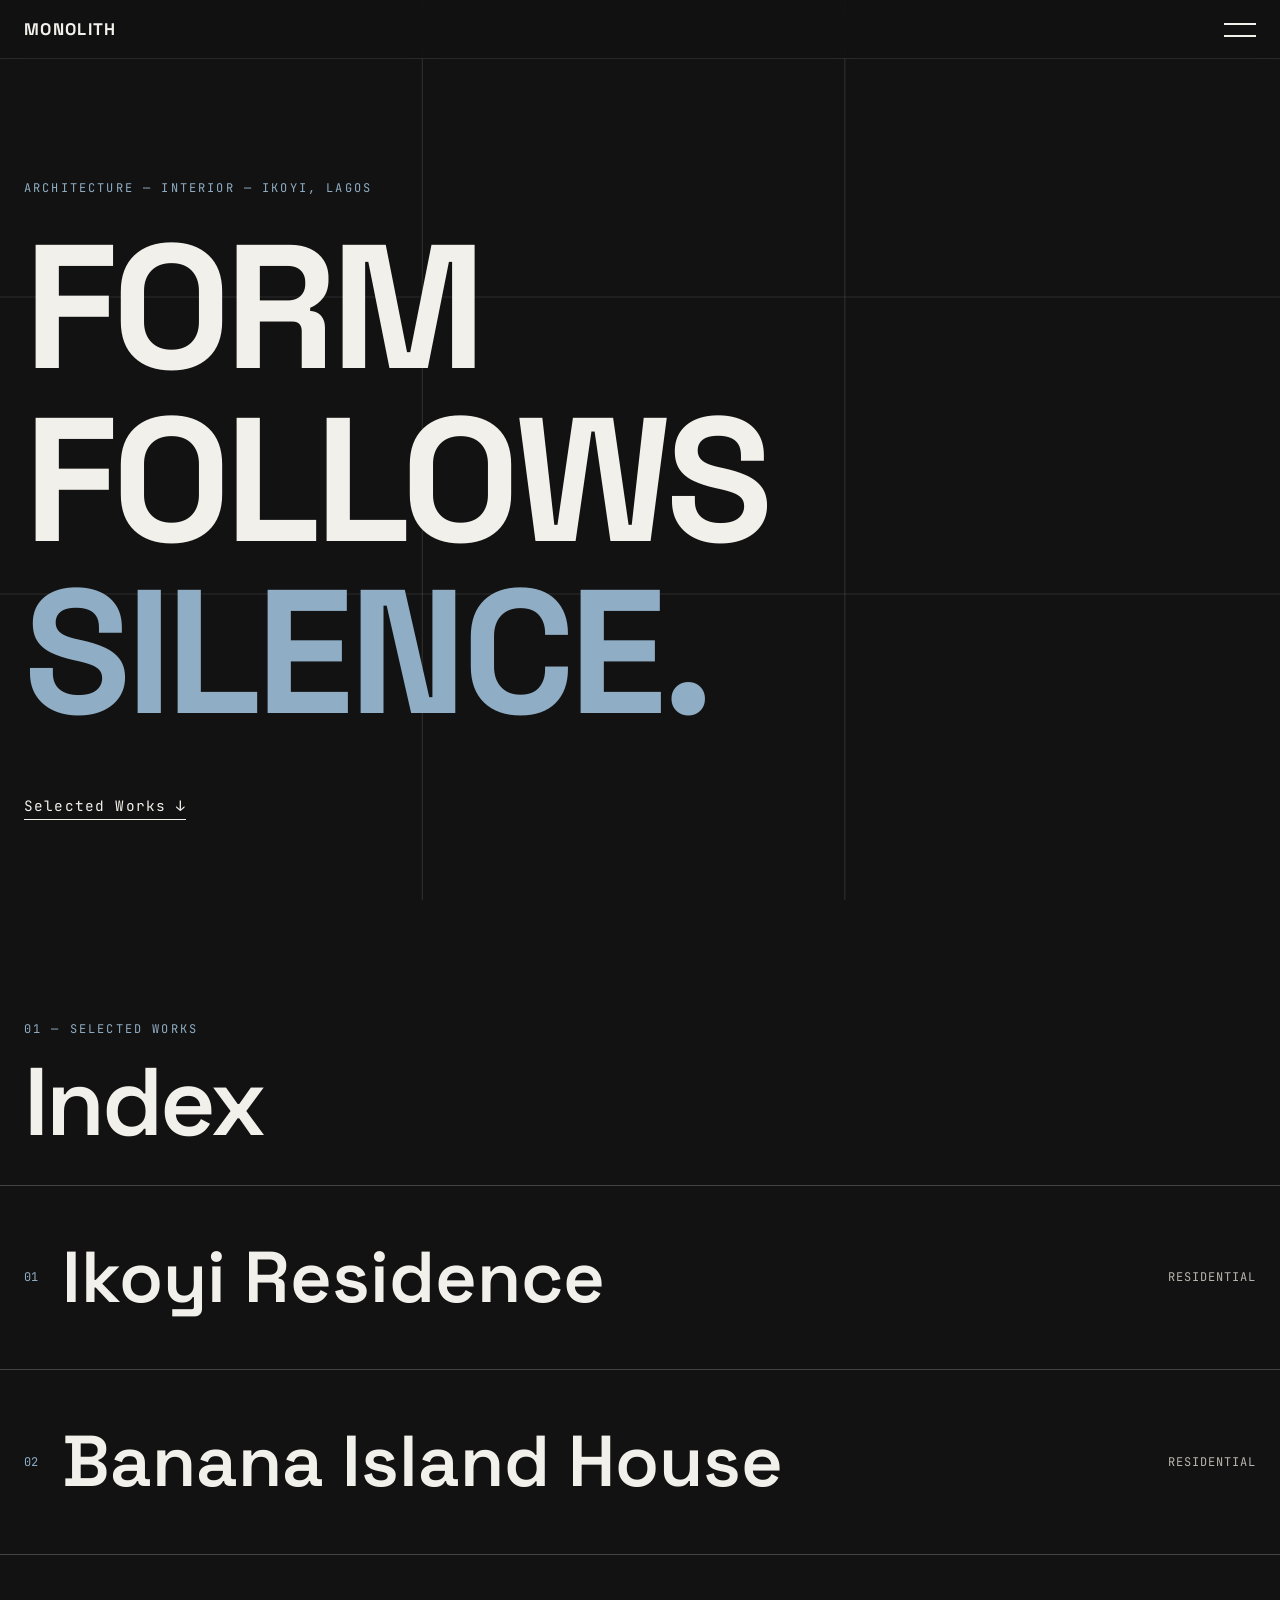
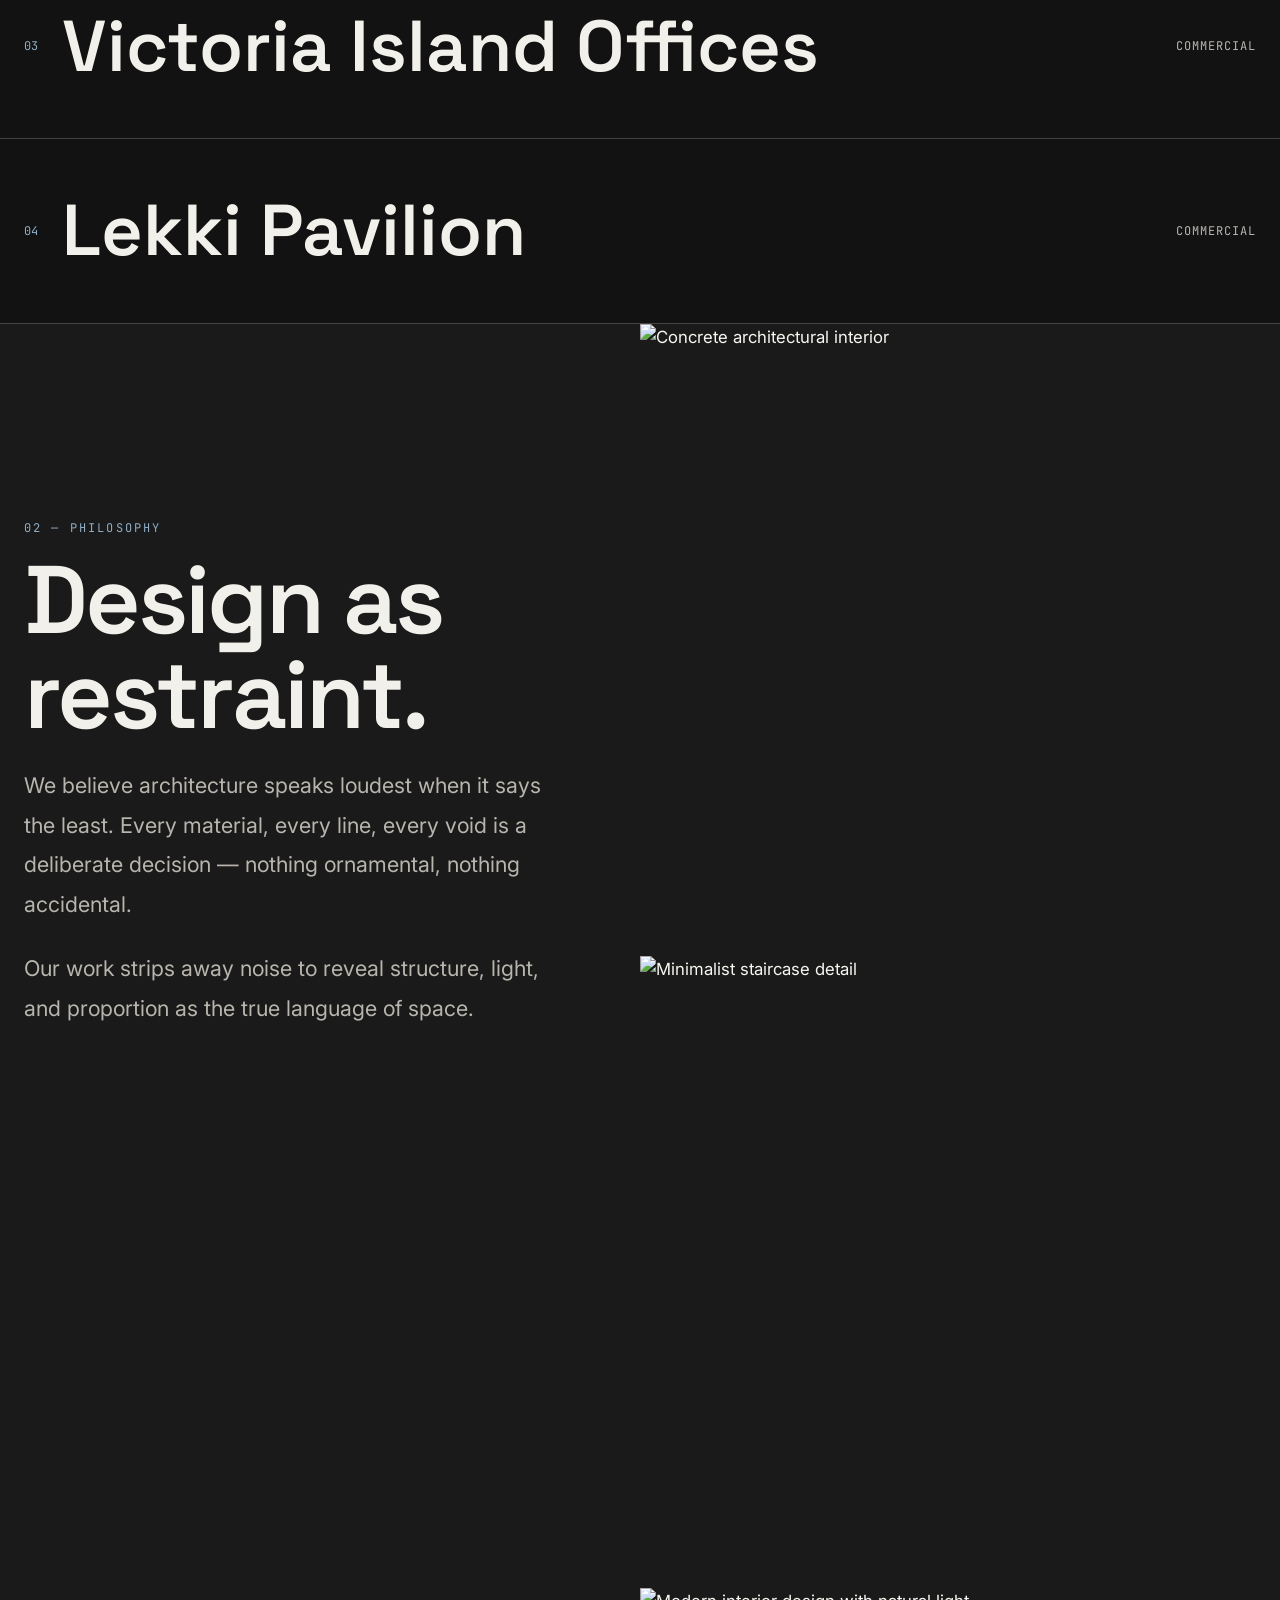
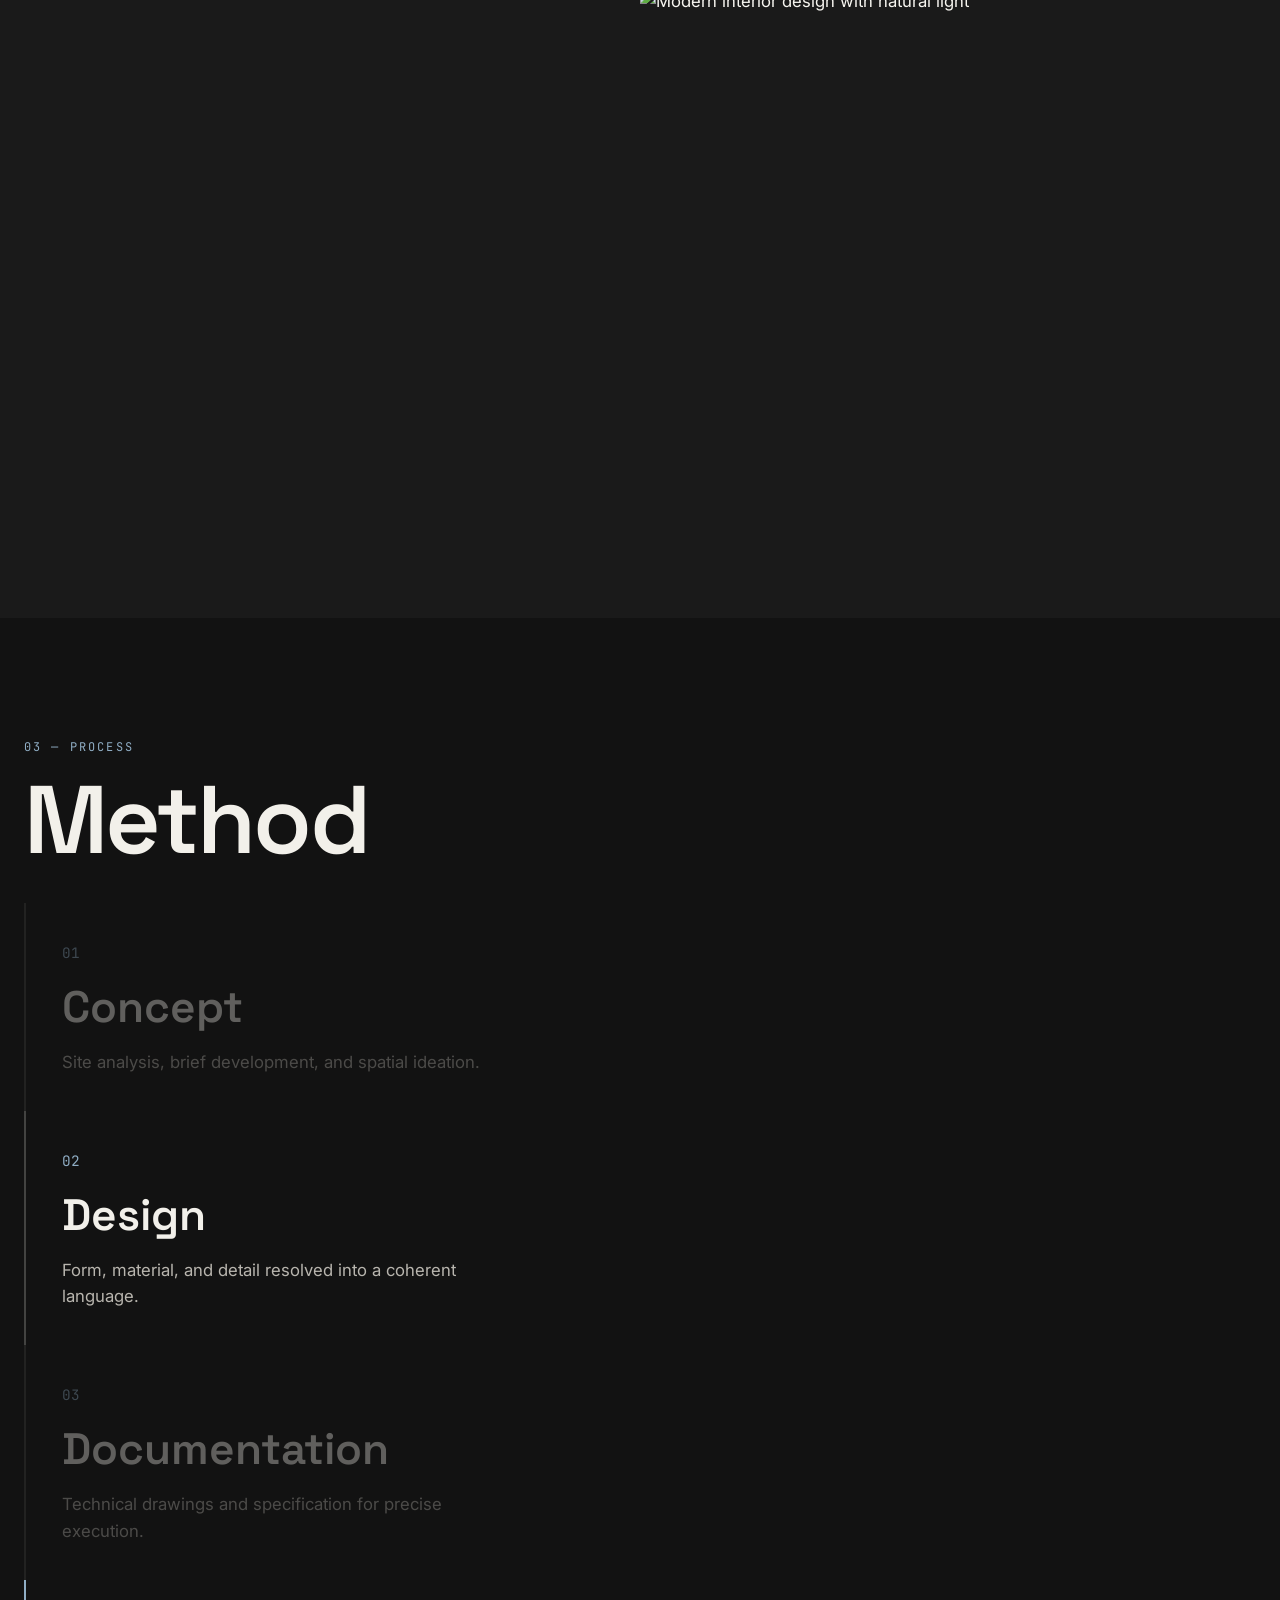
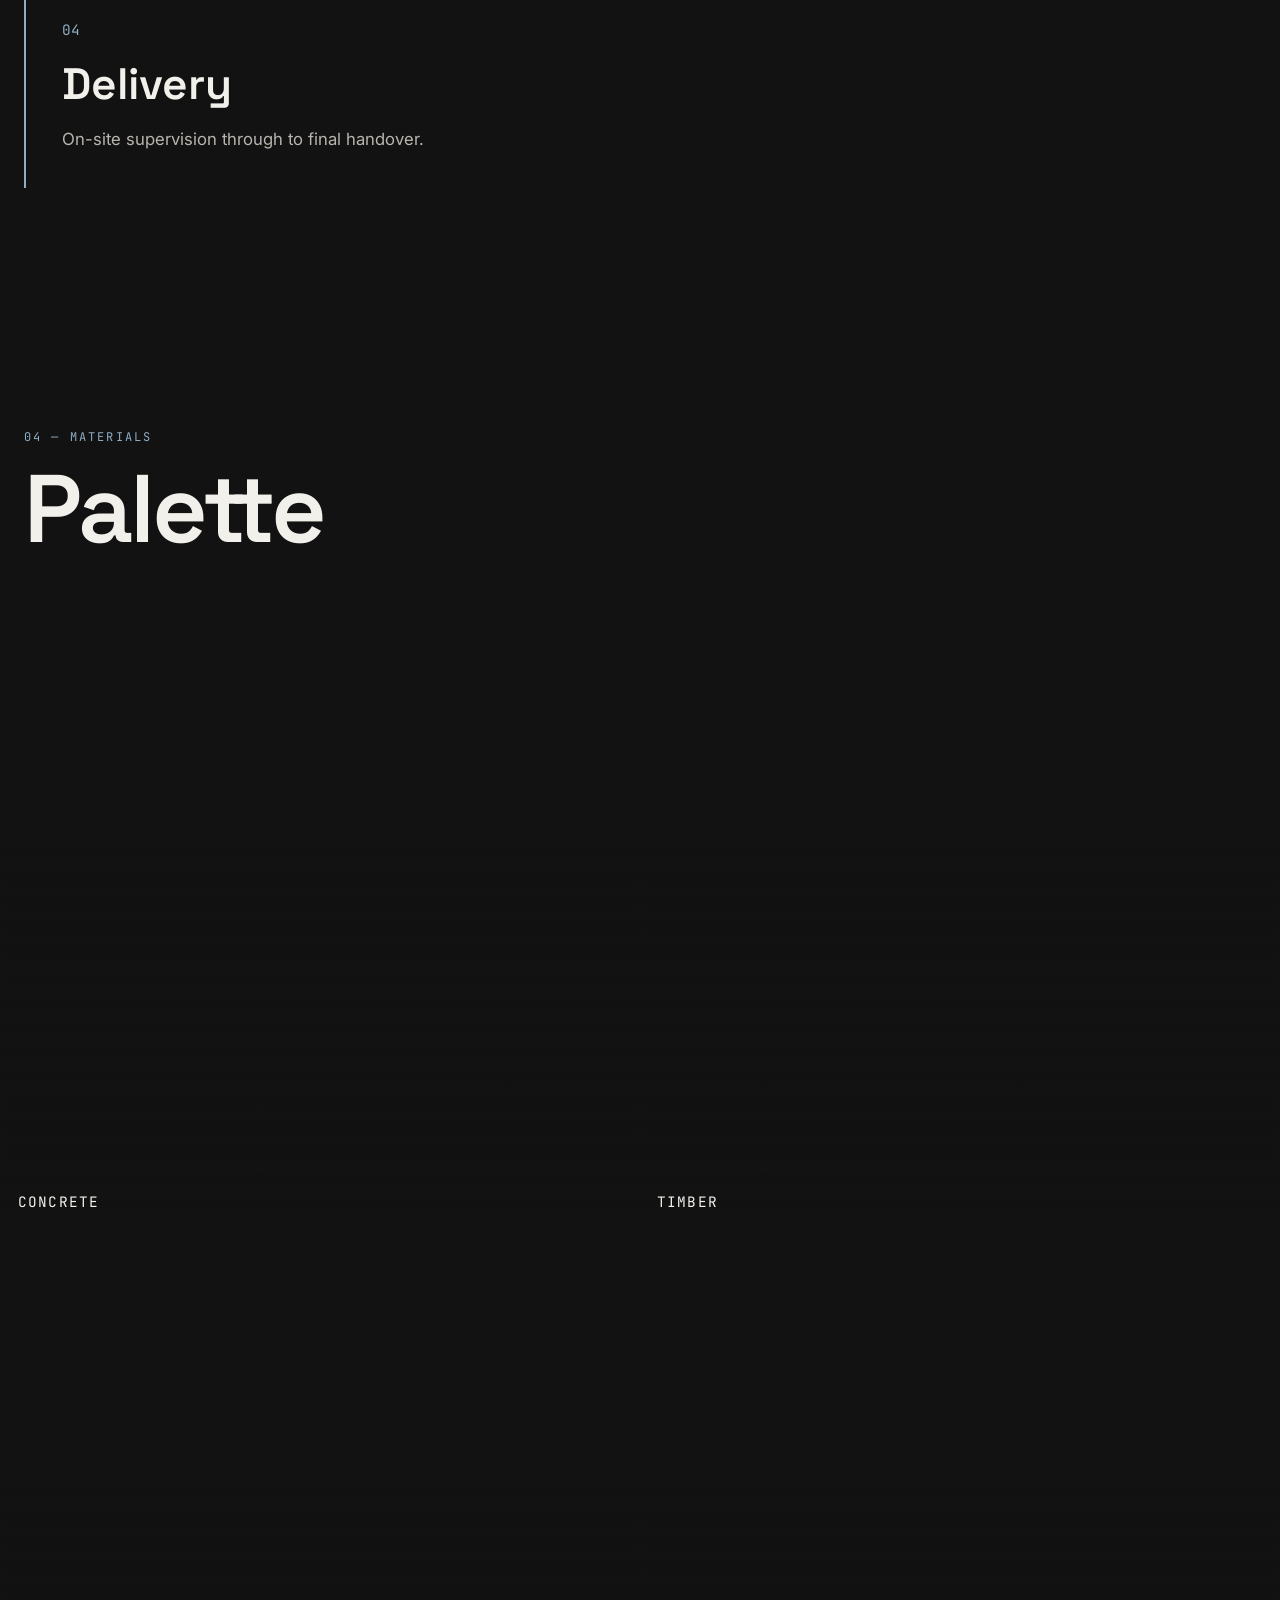
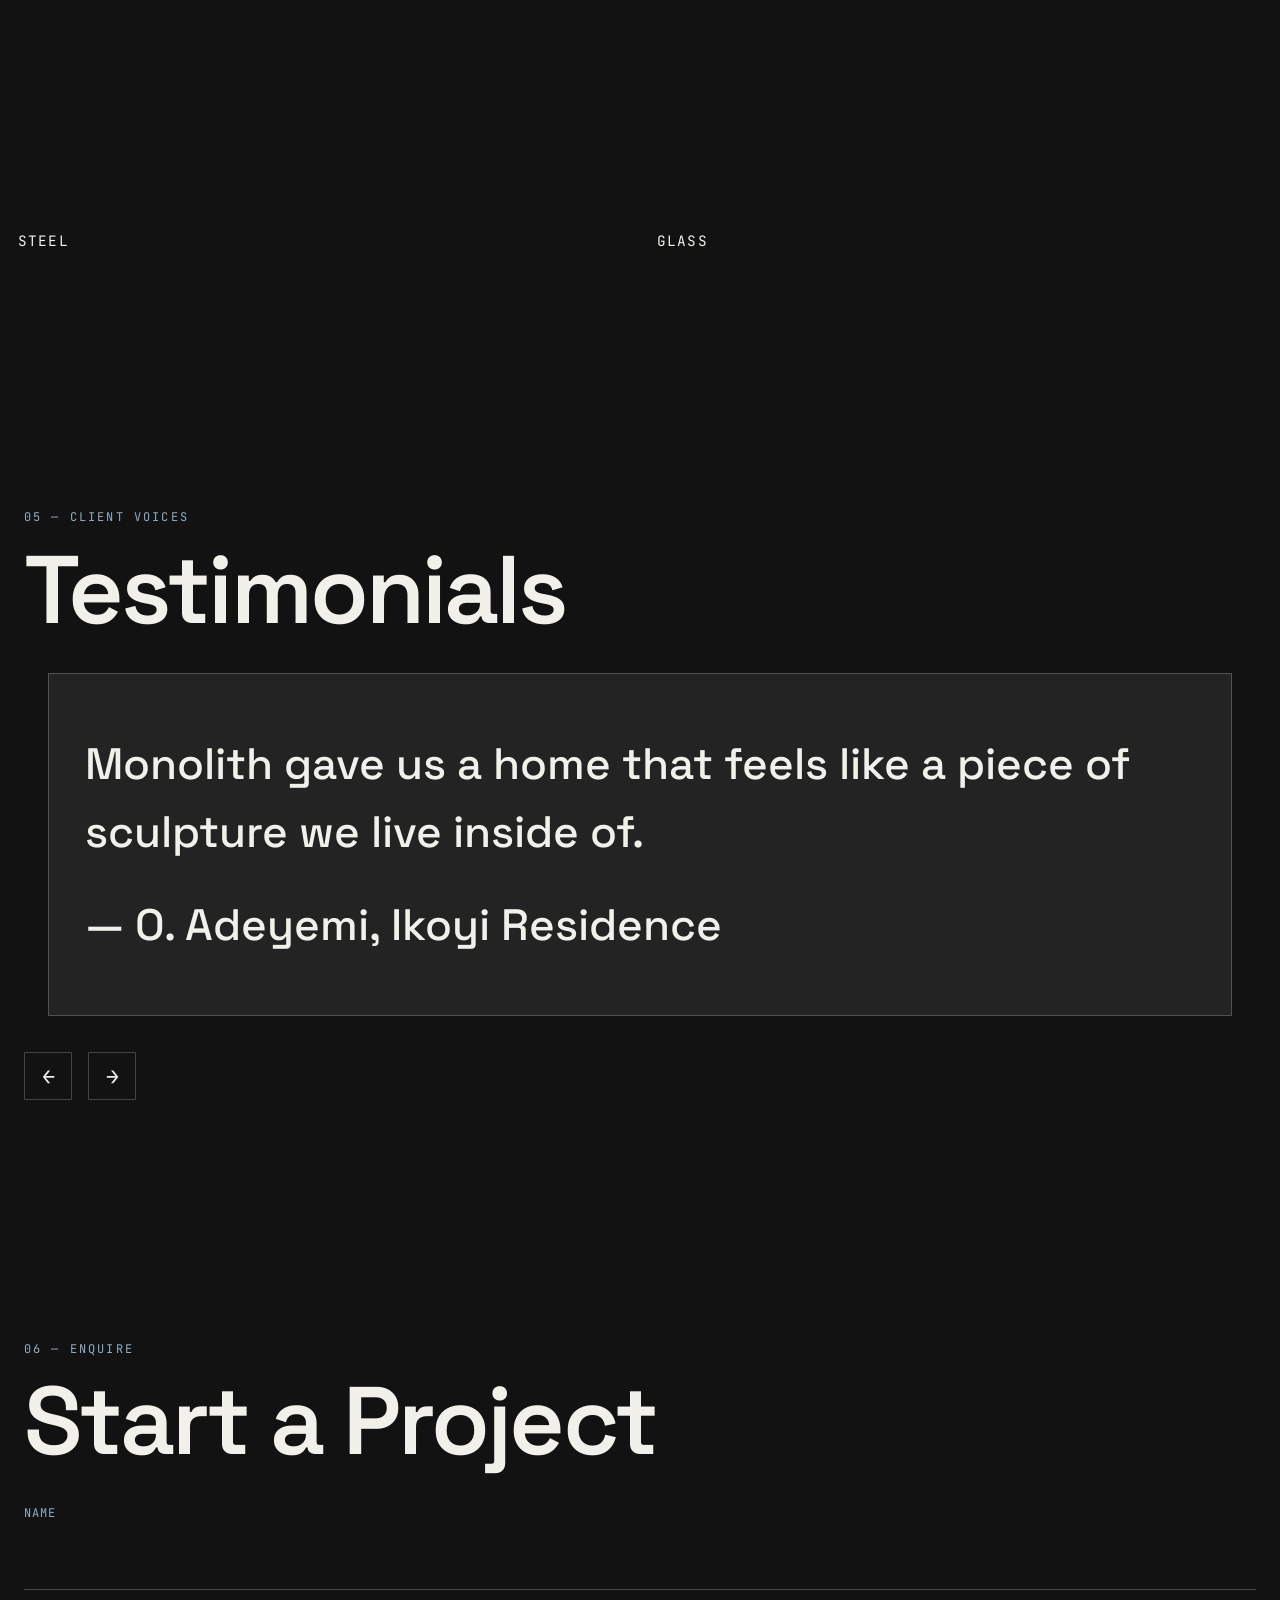
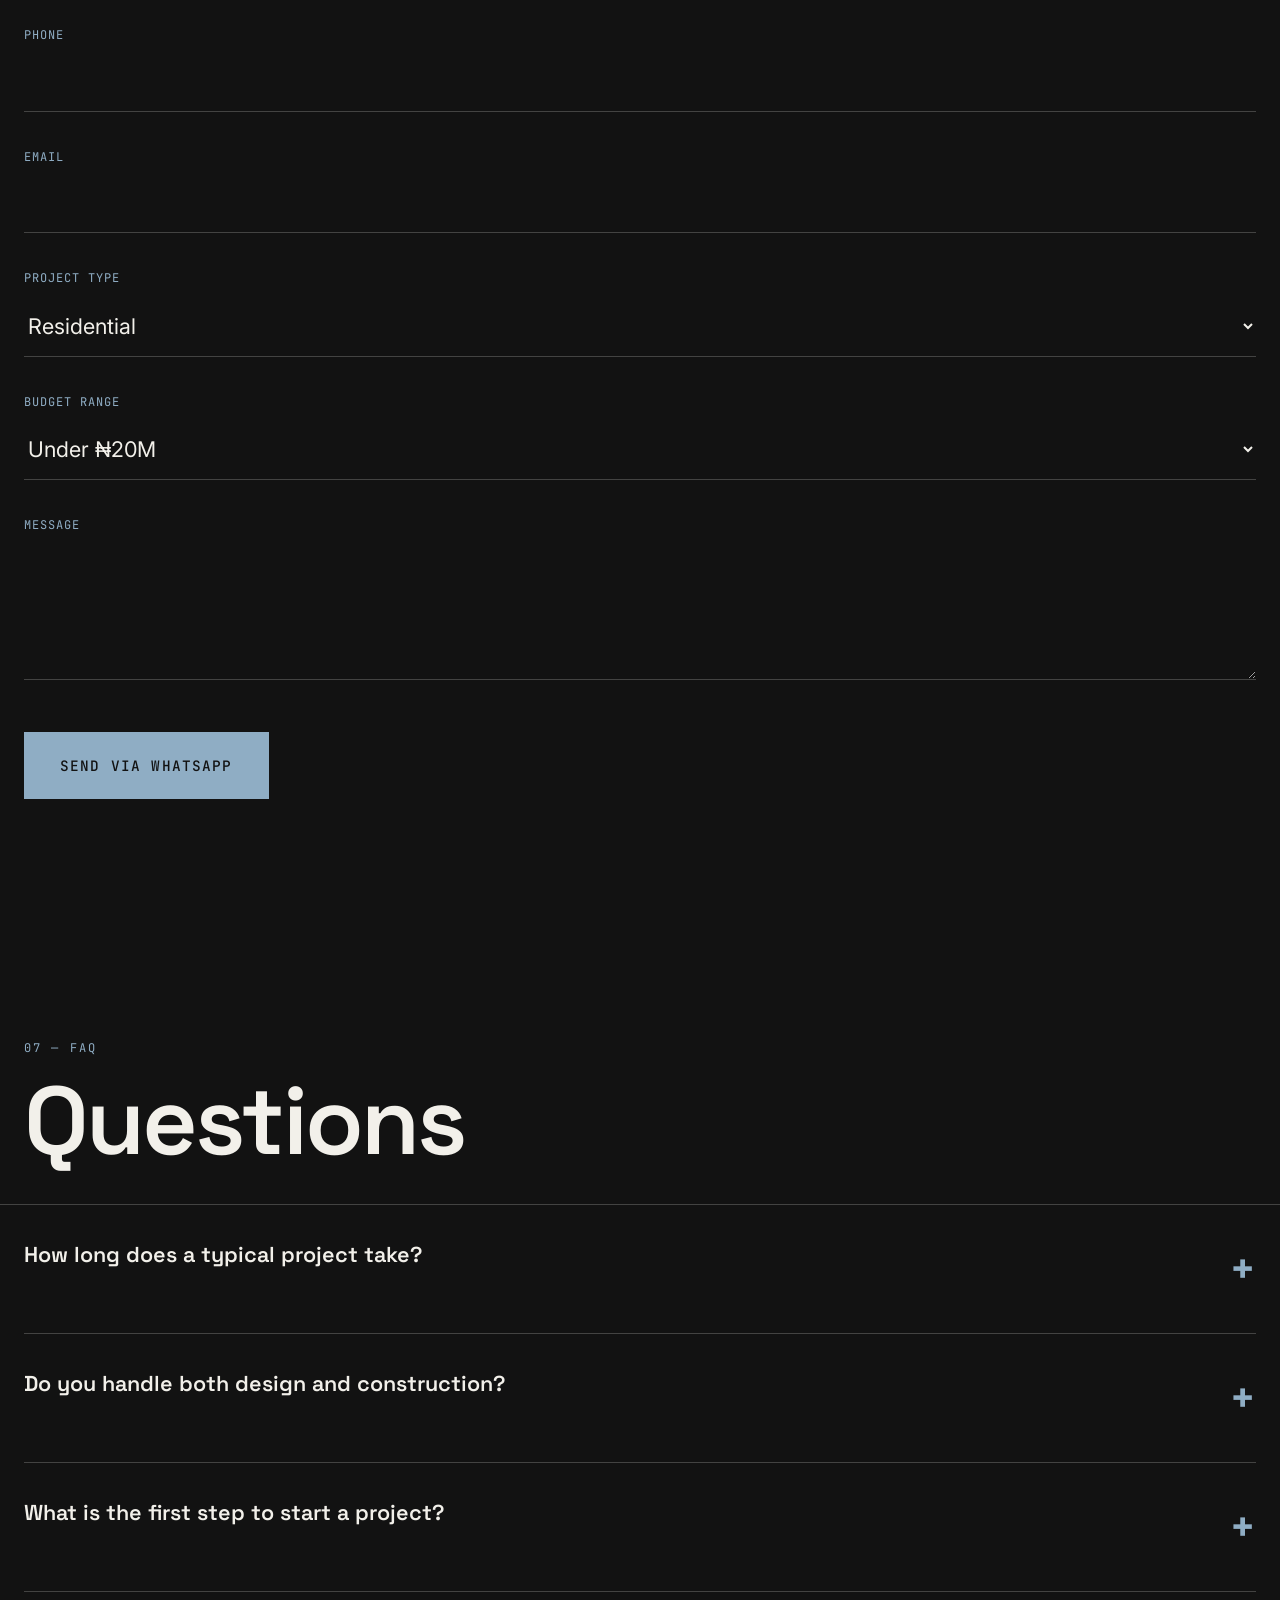
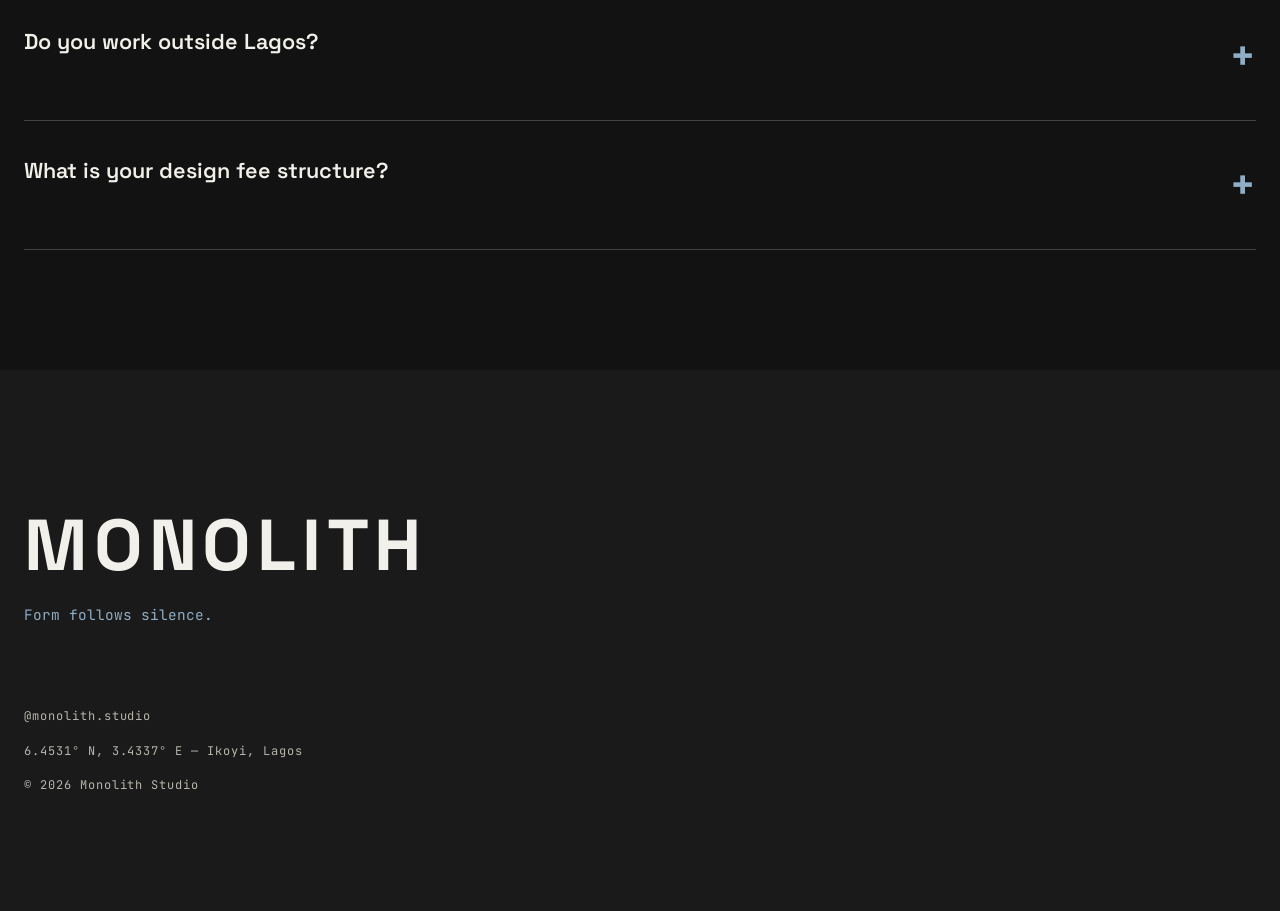
==== commit 7a4013f6: "Redesign: dark editorial theme with bold imagery and type" ====
--- a/index.html
+++ b/index.html
@@ -45,6 +45,7 @@
 </nav>
 
 <div class="nav-overlay" id="navOverlay">
+  <img class="nav-overlay-img" src="https://images.pexels.com/photos/1571460/pexels-photo-1571460.jpeg" alt="">
   <ul class="nav-overlay-links">
     <li><a href="#works">Works</a></li>
     <li><a href="#philosophy">Philosophy</a></li>
@@ -63,20 +64,17 @@
 <main id="top">
 
   <section class="hero" id="hero">
+    <div class="hero-bg" id="heroBg"></div>
+    <div class="hero-overlay"></div>
     <svg class="hero-grid" id="heroGrid" viewBox="0 0 100 100" preserveAspectRatio="none" aria-hidden="true">
-      <line x1="0" y1="20" x2="100" y2="20" class="grid-line" />
-      <line x1="0" y1="40" x2="100" y2="40" class="grid-line" />
-      <line x1="0" y1="60" x2="100" y2="60" class="grid-line" />
-      <line x1="0" y1="80" x2="100" y2="80" class="grid-line" />
-      <line x1="20" y1="0" x2="20" y2="100" class="grid-line" />
-      <line x1="40" y1="0" x2="40" y2="100" class="grid-line" />
-      <line x1="60" y1="0" x2="60" y2="100" class="grid-line" />
-      <line x1="80" y1="0" x2="80" y2="100" class="grid-line" />
+      <line x1="0" y1="33" x2="100" y2="33" class="grid-line" />
+      <line x1="0" y1="66" x2="100" y2="66" class="grid-line" />
+      <line x1="33" y1="0" x2="33" y2="100" class="grid-line" />
+      <line x1="66" y1="0" x2="66" y2="100" class="grid-line" />
     </svg>
-    <div class="hero-bg" id="heroBg"></div>
     <div class="hero-content">
       <span class="hero-label">Architecture — Interior — Ikoyi, Lagos</span>
-      <h1 class="hero-title">Form follows<br>silence.</h1>
+      <h1 class="hero-title">FORM<br>FOLLOWS<br><span>SILENCE.</span></h1>
       <a href="#works" class="hero-scroll">Selected Works ↓</a>
     </div>
   </section>
--- a/css/tokens.css
+++ b/css/tokens.css
@@ -1,61 +1,58 @@
 :root {
-  /* Colors */
-  --color-concrete: #EDEBE6;
-  --color-concrete-dim: #E2DFD8;
-  --color-charcoal: #1C1C1C;
-  --color-charcoal-soft: #2A2A2A;
-  --color-steel: #4A5A6A;
-  --color-steel-light: #6B7C8D;
-  --color-line: rgba(28, 28, 28, 0.12);
-  --color-line-strong: rgba(28, 28, 28, 0.25);
+  /* Colors — charcoal dominant, concrete as contrast/text */
+  --color-charcoal: #121212;
+  --color-charcoal-2: #1A1A1A;
+  --color-charcoal-3: #232323;
+  --color-concrete: #F2F0EA;
+  --color-concrete-dim: #B8B5AE;
+  --color-steel: #6B8299;
+  --color-steel-bright: #8FADC4;
+  --color-line: rgba(242, 240, 234, 0.1);
+  --color-line-strong: rgba(242, 240, 234, 0.22);
 
   /* Typography */
   --font-heading: 'Space Grotesk', sans-serif;
   --font-mono: 'JetBrains Mono', monospace;
   --font-body: 'Inter', sans-serif;
 
-  --fs-hero: clamp(3rem, 12vw, 8rem);
-  --fs-xl: clamp(2rem, 6vw, 4rem);
-  --fs-lg: clamp(1.5rem, 4vw, 2.5rem);
-  --fs-md: 1.25rem;
-  --fs-base: 1rem;
-  --fs-sm: 0.875rem;
+  --fs-hero: clamp(3.5rem, 15vw, 11rem);
+  --fs-xxl: clamp(2.5rem, 9vw, 6rem);
+  --fs-xl: clamp(2rem, 6vw, 4.5rem);
+  --fs-lg: clamp(1.6rem, 4.5vw, 2.75rem);
+  --fs-md: 1.35rem;
+  --fs-base: 1.05rem;
+  --fs-sm: 0.9rem;
   --fs-xs: 0.75rem;
 
-  --lh-tight: 1.05;
-  --lh-normal: 1.5;
-  --lh-loose: 1.8;
+  --lh-tight: 0.98;
+  --lh-normal: 1.55;
+  --lh-loose: 1.85;
 
-  --ls-tight: -0.02em;
+  --ls-tight: -0.03em;
   --ls-normal: 0;
   --ls-wide: 0.08em;
-  --ls-wider: 0.16em;
+  --ls-wider: 0.18em;
 
-  /* Spacing (8px base) */
   --space-1: 0.5rem;
   --space-2: 1rem;
   --space-3: 1.5rem;
-  --space-4: 2rem;
-  --space-5: 3rem;
-  --space-6: 4rem;
-  --space-7: 6rem;
-  --space-8: 8rem;
-  --space-9: 12rem;
+  --space-4: 2.25rem;
+  --space-5: 3.5rem;
+  --space-6: 5rem;
+  --space-7: 7.5rem;
+  --space-8: 10rem;
+  --space-9: 14rem;
 
-  /* Layout */
   --container-max: 1440px;
-  --grid-gutter: var(--space-3);
   --border-width: 1px;
 
-  /* Motion */
   --ease-standard: cubic-bezier(0.4, 0, 0.2, 1);
   --ease-out: cubic-bezier(0.16, 1, 0.3, 1);
   --duration-fast: 200ms;
-  --duration-base: 400ms;
-  --duration-slow: 800ms;
-  --duration-slower: 1200ms;
+  --duration-base: 450ms;
+  --duration-slow: 900ms;
+  --duration-slower: 1400ms;
 
-  /* Z-index */
   --z-nav: 100;
   --z-overlay: 200;
   --z-cursor: 300;
@@ -64,9 +61,7 @@
 
 @media (prefers-reduced-motion: reduce) {
   :root {
-    --duration-fast: 0ms;
-    --duration-base: 0ms;
-    --duration-slow: 0ms;
-    --duration-slower: 0ms;
+    --duration-fast: 0ms; --duration-base: 0ms;
+    --duration-slow: 0ms; --duration-slower: 0ms;
   }
 }
--- a/css/main.css
+++ b/css/main.css
@@ -3,8 +3,8 @@
 html { scroll-behavior: smooth; }
 
 body {
-  background: var(--color-concrete);
-  color: var(--color-charcoal);
+  background: var(--color-charcoal);
+  color: var(--color-concrete);
   font-family: var(--font-body);
   font-size: var(--fs-base);
   line-height: var(--lh-normal);
@@ -13,7 +13,7 @@
 
 a { color: inherit; text-decoration: none; }
 ul { list-style: none; }
-button { font-family: inherit; background: none; border: none; cursor: pointer; }
+button { font-family: inherit; background: none; border: none; cursor: pointer; color: inherit; }
 img { display: block; max-width: 100%; }
 
 .section-label {
@@ -22,16 +22,17 @@
   font-size: var(--fs-xs);
   letter-spacing: var(--ls-wider);
   text-transform: uppercase;
-  color: var(--color-steel);
+  color: var(--color-steel-bright);
   margin-bottom: var(--space-2);
 }
 
 .section-title {
   font-family: var(--font-heading);
-  font-size: var(--fs-xl);
+  font-size: var(--fs-xxl);
   letter-spacing: var(--ls-tight);
   line-height: var(--lh-tight);
-  font-weight: 500;
+  font-weight: 600;
+  color: var(--color-concrete);
 }
 
 .section-head { padding: var(--space-7) var(--space-3) var(--space-4); }
@@ -41,8 +42,8 @@
   position: fixed;
   top: 0; left: 0; right: 0;
   z-index: var(--z-nav);
-  background: rgba(237, 235, 230, 0.9);
-  backdrop-filter: blur(6px);
+  background: rgba(18, 18, 18, 0.75);
+  backdrop-filter: blur(10px);
   border-bottom: var(--border-width) solid var(--color-line);
 }
 .nav-inner {
@@ -53,9 +54,10 @@
 }
 .nav-logo {
   font-family: var(--font-heading);
-  font-weight: 600;
+  font-weight: 700;
   letter-spacing: var(--ls-wide);
   font-size: var(--fs-base);
+  color: var(--color-concrete);
 }
 .nav-toggle {
   width: 32px; height: 20px;
@@ -64,8 +66,8 @@
 .nav-toggle-line {
   position: absolute;
   left: 0; right: 0;
-  height: 1px;
-  background: var(--color-charcoal);
+  height: 2px;
+  background: var(--color-concrete);
   transition: transform var(--duration-base) var(--ease-standard), top var(--duration-base) var(--ease-standard);
 }
 .nav-toggle-line:nth-child(1) { top: 4px; }
@@ -87,24 +89,38 @@
   opacity: 0;
   visibility: hidden;
   transition: opacity var(--duration-base) var(--ease-standard);
+  overflow: hidden;
 }
 .nav-overlay.active { opacity: 1; visibility: visible; }
-.nav-overlay-links li {
-  overflow: hidden;
-}
+.nav-overlay-img {
+  position: absolute;
+  right: -10%;
+  top: 50%;
+  transform: translateY(-50%);
+  width: 60%;
+  max-width: 420px;
+  aspect-ratio: 3/4;
+  object-fit: cover;
+  opacity: 0.25;
+  filter: grayscale(0.3);
+}
+.nav-overlay-links {
+  position: relative;
+  z-index: 1;
+}
+.nav-overlay-links li { overflow: hidden; }
 .nav-overlay-links a {
   display: block;
   font-family: var(--font-heading);
   font-size: var(--fs-lg);
+  font-weight: 600;
   padding: var(--space-1) 0;
   transform: translateY(100%);
   opacity: 0;
-  transition: transform var(--duration-slow) var(--ease-out), opacity var(--duration-slow) var(--ease-out);
-}
-.nav-overlay.active .nav-overlay-links a {
-  transform: translateY(0);
-  opacity: 1;
-}
+  transition: transform var(--duration-slow) var(--ease-out), opacity var(--duration-slow) var(--ease-out), color var(--duration-fast) var(--ease-standard);
+}
+.nav-overlay-links a:hover, .nav-overlay-links a:focus-visible { color: var(--color-steel-bright); }
+.nav-overlay.active .nav-overlay-links a { transform: translateY(0); opacity: 1; }
 .nav-overlay-links li:nth-child(1) a { transition-delay: 0.05s; }
 .nav-overlay-links li:nth-child(2) a { transition-delay: 0.1s; }
 .nav-overlay-links li:nth-child(3) a { transition-delay: 0.15s; }
@@ -113,6 +129,8 @@
 .nav-overlay-links li:nth-child(6) a { transition-delay: 0.3s; }
 .nav-overlay-links li:nth-child(7) a { transition-delay: 0.35s; }
 .nav-overlay-footer {
+  position: relative;
+  z-index: 1;
   display: flex;
   justify-content: space-between;
   font-family: var(--font-mono);
@@ -125,13 +143,14 @@
 /* ===== CURSOR PREVIEW ===== */
 .cursor-preview {
   position: fixed;
-  width: 180px;
-  height: 120px;
+  width: 220px;
+  height: 150px;
   pointer-events: none;
   z-index: var(--z-cursor);
   opacity: 0;
   transition: opacity var(--duration-fast) var(--ease-standard);
   overflow: hidden;
+  box-shadow: 0 20px 60px rgba(0,0,0,0.6);
 }
 .cursor-preview.active { opacity: 1; }
 .cursor-preview img { width: 100%; height: 100%; object-fit: cover; }
@@ -141,19 +160,35 @@
   position: relative;
   min-height: 100svh;
   display: flex;
-  align-items: center;
-  justify-content: center;
+  align-items: flex-end;
   overflow: hidden;
+}
+.hero-bg {
+  position: absolute;
+  inset: 0;
+  background-image: url('https://images.pexels.com/photos/323780/pexels-photo-323780.jpeg');
+  background-size: cover;
+  background-position: center;
+  transform: scale(1.1);
+  opacity: 0;
+  transition: opacity 1.6s var(--ease-standard), transform 2.5s var(--ease-out);
+}
+.hero-bg.visible { opacity: 0.55; transform: scale(1); }
+.hero-overlay {
+  position: absolute;
+  inset: 0;
+  background: linear-gradient(to top, rgba(18,18,18,0.95) 0%, rgba(18,18,18,0.5) 45%, rgba(18,18,18,0.75) 100%);
 }
 .hero-grid {
   position: absolute;
   inset: 0;
   width: 100%;
   height: 100%;
+  opacity: 0.5;
 }
 .grid-line {
   stroke: var(--color-line-strong);
-  stroke-width: 0.15;
+  stroke-width: 0.1;
   stroke-dasharray: 100;
   stroke-dashoffset: 100;
   animation: drawLine var(--duration-slower) var(--ease-out) forwards;
@@ -161,28 +196,13 @@
 .grid-line:nth-child(2) { animation-delay: 0.1s; }
 .grid-line:nth-child(3) { animation-delay: 0.2s; }
 .grid-line:nth-child(4) { animation-delay: 0.3s; }
-.grid-line:nth-child(5) { animation-delay: 0.4s; }
-.grid-line:nth-child(6) { animation-delay: 0.5s; }
-.grid-line:nth-child(7) { animation-delay: 0.6s; }
-.grid-line:nth-child(8) { animation-delay: 0.7s; }
 @keyframes drawLine { to { stroke-dashoffset: 0; } }
 
-.hero-bg {
-  position: absolute;
-  inset: 0;
-  background-image: url('https://images.pexels.com/photos/323780/pexels-photo-323780.jpeg');
-  background-size: cover;
-  background-position: center;
-  opacity: 0;
-  transition: opacity 2s var(--ease-standard);
-}
-.hero-bg.visible { opacity: 0.15; }
-
 .hero-content {
   position: relative;
   z-index: 2;
-  text-align: center;
-  padding: 0 var(--space-3);
+  padding: 0 var(--space-3) var(--space-6);
+  width: 100%;
 }
 .hero-label {
   display: block;
@@ -190,25 +210,29 @@
   font-size: var(--fs-xs);
   letter-spacing: var(--ls-wider);
   text-transform: uppercase;
-  color: var(--color-steel);
+  color: var(--color-steel-bright);
   margin-bottom: var(--space-3);
 }
 .hero-title {
   font-family: var(--font-heading);
   font-size: var(--fs-hero);
-  font-weight: 500;
+  font-weight: 700;
   letter-spacing: var(--ls-tight);
   line-height: var(--lh-tight);
-}
+  color: var(--color-concrete);
+}
+.hero-title span { color: var(--color-steel-bright); }
 .hero-scroll {
   display: inline-block;
   margin-top: var(--space-5);
   font-family: var(--font-mono);
   font-size: var(--fs-sm);
   letter-spacing: var(--ls-wide);
-  border-bottom: 1px solid var(--color-charcoal);
+  border-bottom: 1px solid var(--color-concrete);
   padding-bottom: 2px;
-}
+  transition: color var(--duration-fast) var(--ease-standard), border-color var(--duration-fast) var(--ease-standard);
+}
+.hero-scroll:hover { color: var(--color-steel-bright); border-color: var(--color-steel-bright); }
 
 /* ===== WORKS ===== */
 .works-list { border-top: var(--border-width) solid var(--color-line-strong); }
@@ -217,22 +241,23 @@
   display: flex;
   align-items: center;
   gap: var(--space-3);
-  padding: var(--space-3);
-  transition: padding var(--duration-base) var(--ease-standard), color var(--duration-base) var(--ease-standard);
-}
-.works-item a:hover,
-.works-item a:focus-visible {
-  color: var(--color-steel);
+  padding: var(--space-4) var(--space-3);
+  transition: padding var(--duration-base) var(--ease-standard), color var(--duration-base) var(--ease-standard), background var(--duration-base) var(--ease-standard);
+}
+.works-item a:hover, .works-item a:focus-visible {
+  color: var(--color-steel-bright);
   padding-left: var(--space-4);
+  background: var(--color-charcoal-2);
 }
 .works-num {
   font-family: var(--font-mono);
   font-size: var(--fs-xs);
-  color: var(--color-steel);
+  color: var(--color-steel-bright);
 }
 .works-name {
   font-family: var(--font-heading);
-  font-size: var(--fs-lg);
+  font-size: var(--fs-xl);
+  font-weight: 600;
   flex: 1;
 }
 .works-type {
@@ -240,66 +265,38 @@
   font-size: var(--fs-xs);
   letter-spacing: var(--ls-wide);
   text-transform: uppercase;
-  color: var(--color-steel);
+  color: var(--color-concrete-dim);
 }
 
 /* ===== PHILOSOPHY ===== */
-.philosophy {
-  display: flex;
-  flex-direction: column;
-}
-.philosophy-text {
-  padding: var(--space-6) var(--space-3);
-  position: sticky;
-  top: 0;
-}
-.philosophy-text p { margin-top: var(--space-2); max-width: 40ch; line-height: var(--lh-loose); }
-.philosophy-scroll { display: flex; flex-direction: column; gap: var(--space-2); padding: 0 var(--space-3) var(--space-6); }
-.philosophy-scroll img { width: 100%; height: 60vh; object-fit: cover; }
+.philosophy { display: flex; flex-direction: column; background: var(--color-charcoal-2); }
+.philosophy-text { padding: var(--space-6) var(--space-3); position: sticky; top: 0; }
+.philosophy-text p { margin-top: var(--space-3); max-width: 42ch; line-height: var(--lh-loose); color: var(--color-concrete-dim); font-size: var(--fs-md); }
+.philosophy-scroll { display: flex; flex-direction: column; gap: 2px; padding: 0; }
+.philosophy-scroll img { width: 100%; height: 70vh; object-fit: cover; filter: grayscale(0.15) contrast(1.05); }
 
 @media (min-width: 900px) {
   .philosophy { flex-direction: row; }
   .philosophy-text, .philosophy-scroll { width: 50%; }
   .philosophy-text { height: 100vh; display: flex; flex-direction: column; justify-content: center; }
-  .philosophy-scroll { padding-top: var(--space-6); }
 }
 
 /* ===== PROCESS / STEPPER ===== */
-.stepper {
-  display: flex;
-  flex-direction: column;
-  padding: 0 var(--space-3) var(--space-7);
-}
+.stepper { display: flex; flex-direction: column; padding: 0 var(--space-3) var(--space-7); }
 .step {
   position: relative;
-  padding: var(--space-3) 0 var(--space-3) var(--space-4);
+  padding: var(--space-4) 0 var(--space-4) var(--space-4);
   border-left: 2px solid var(--color-line-strong);
-  opacity: 0.4;
-  transition: opacity var(--duration-base) var(--ease-standard);
-}
-.step.active {
-  opacity: 1;
-  border-left: 2px solid var(--color-steel);
-}
-.step-num {
-  font-family: var(--font-mono);
-  font-size: var(--fs-xs);
-  color: var(--color-steel);
-}
-.step-title {
-  font-family: var(--font-heading);
-  font-size: var(--fs-md);
-  margin: var(--space-1) 0;
-}
-.step-desc { font-size: var(--fs-sm); max-width: 40ch; }
+  opacity: 0.35;
+  transition: opacity var(--duration-base) var(--ease-standard), border-color var(--duration-base) var(--ease-standard);
+}
+.step.active { opacity: 1; border-left: 2px solid var(--color-steel-bright); }
+.step-num { font-family: var(--font-mono); font-size: var(--fs-sm); color: var(--color-steel-bright); }
+.step-title { font-family: var(--font-heading); font-size: var(--fs-lg); font-weight: 600; margin: var(--space-1) 0; }
+.step-desc { font-size: var(--fs-base); max-width: 42ch; color: var(--color-concrete-dim); }
 
 /* ===== MATERIALS ===== */
-.materials-grid {
-  display: grid;
-  grid-template-columns: repeat(2, 1fr);
-  gap: 2px;
-  padding: 0 2px var(--space-7);
-}
+.materials-grid { display: grid; grid-template-columns: repeat(2, 1fr); gap: 2px; padding: 0 2px var(--space-7); }
 .material-item {
   position: relative;
   aspect-ratio: 1;
@@ -310,101 +307,96 @@
   align-items: flex-end;
   overflow: hidden;
 }
-.material-item:hover, .material-item:focus-visible {
-  background-size: 115%;
-}
+.material-item::before {
+  content: '';
+  position: absolute;
+  inset: 0;
+  background: linear-gradient(to top, rgba(18,18,18,0.85), transparent 60%);
+}
+.material-item:hover, .material-item:focus-visible { background-size: 120%; }
 .material-name {
-  font-family: var(--font-mono);
-  font-size: var(--fs-xs);
-  letter-spacing: var(--ls-wide);
-  text-transform: uppercase;
-  color: var(--color-concrete);
-  background: rgba(28,28,28,0.6);
-  padding: var(--space-1) var(--space-2);
-  width: 100%;
+  position: relative;
+  z-index: 1;
+  font-family: var(--font-mono);
+  font-size: var(--fs-sm);
+  letter-spacing: var(--ls-wide);
+  text-transform: uppercase;
+  color: var(--color-concrete);
+  padding: var(--space-2);
 }
 
 /* ===== VOICES ===== */
-.voices-stack {
-  position: relative;
-  padding: 0 var(--space-3) var(--space-4);
-  min-height: 260px;
-}
+.voices-stack { position: relative; padding: 0 var(--space-3) var(--space-4); min-height: 280px; }
 .voice-card {
   position: absolute;
   inset: 0;
   margin: 0 var(--space-3);
-  background: var(--color-charcoal);
-  color: var(--color-concrete);
-  padding: var(--space-4);
-  font-family: var(--font-heading);
-  font-size: var(--fs-md);
+  background: var(--color-charcoal-3);
+  border: var(--border-width) solid var(--color-line-strong);
+  color: var(--color-concrete);
+  padding: var(--space-5) var(--space-4);
+  font-family: var(--font-heading);
+  font-size: var(--fs-lg);
+  font-weight: 500;
   line-height: var(--lh-normal);
   opacity: 0;
   transform: scale(0.96);
   pointer-events: none;
   transition: opacity var(--duration-base) var(--ease-standard), transform var(--duration-base) var(--ease-standard);
 }
-.voice-card.active {
-  opacity: 1;
-  transform: scale(1);
-  pointer-events: auto;
-  position: relative;
-}
-.voice-card p { margin-bottom: var(--space-2); }
-.voices-nav {
-  display: flex;
-  gap: var(--space-2);
-  padding: 0 var(--space-3) var(--space-7);
-}
+.voice-card.active { opacity: 1; transform: scale(1); pointer-events: auto; position: relative; }
+.voice-card p { margin-bottom: var(--space-3); }
+.voices-nav { display: flex; gap: var(--space-2); padding: 0 var(--space-3) var(--space-7); }
 .voices-nav button {
   font-family: var(--font-mono);
   font-size: var(--fs-md);
   border: var(--border-width) solid var(--color-line-strong);
-  width: 44px; height: 44px;
-  transition: background var(--duration-fast) var(--ease-standard);
+  width: 48px; height: 48px;
+  transition: background var(--duration-fast) var(--ease-standard), border-color var(--duration-fast) var(--ease-standard);
 }
 .voices-nav button:hover, .voices-nav button:focus-visible {
-  background: var(--color-charcoal);
-  color: var(--color-concrete);
+  background: var(--color-steel);
+  border-color: var(--color-steel-bright);
 }
 
 /* ===== ENQUIRE ===== */
-.enquire-form { padding: 0 var(--space-3) var(--space-7); display: flex; flex-direction: column; gap: var(--space-3); }
+.enquire-form { padding: 0 var(--space-3) var(--space-7); display: flex; flex-direction: column; gap: var(--space-4); }
 .form-row { display: flex; flex-direction: column; gap: var(--space-1); }
 .form-row label {
   font-family: var(--font-mono);
   font-size: var(--fs-xs);
   letter-spacing: var(--ls-wide);
   text-transform: uppercase;
-  color: var(--color-steel);
+  color: var(--color-steel-bright);
 }
 .form-row input, .form-row select, .form-row textarea {
   font-family: var(--font-body);
-  font-size: var(--fs-base);
+  font-size: var(--fs-md);
   background: transparent;
   border: none;
   border-bottom: var(--border-width) solid var(--color-line-strong);
-  padding: var(--space-1) 0;
-  color: var(--color-charcoal);
-}
+  padding: var(--space-2) 0;
+  color: var(--color-concrete);
+}
+.form-row select option { background: var(--color-charcoal); color: var(--color-concrete); }
 .form-row input:focus-visible, .form-row select:focus-visible, .form-row textarea:focus-visible {
   outline: none;
-  border-bottom-color: var(--color-steel);
+  border-bottom-color: var(--color-steel-bright);
 }
 .btn-submit {
   margin-top: var(--space-2);
-  background: var(--color-charcoal);
-  color: var(--color-concrete);
-  font-family: var(--font-mono);
-  letter-spacing: var(--ls-wide);
-  text-transform: uppercase;
+  background: var(--color-steel-bright);
+  color: var(--color-charcoal);
+  font-family: var(--font-mono);
+  letter-spacing: var(--ls-wide);
+  text-transform: uppercase;
+  font-weight: 500;
   font-size: var(--fs-sm);
-  padding: var(--space-2) var(--space-3);
+  padding: var(--space-3) var(--space-4);
   align-self: flex-start;
-  transition: background var(--duration-fast) var(--ease-standard);
-}
-.btn-submit:hover, .btn-submit:focus-visible { background: var(--color-steel); }
+  transition: background var(--duration-fast) var(--ease-standard), transform var(--duration-fast) var(--ease-standard);
+}
+.btn-submit:hover, .btn-submit:focus-visible { background: var(--color-concrete); transform: translateY(-2px); }
 
 /* ===== FAQ ===== */
 .faq-list { padding: 0 var(--space-3) var(--space-7); border-top: var(--border-width) solid var(--color-line-strong); }
@@ -412,89 +404,51 @@
 .faq-q {
   width: 100%;
   text-align: left;
-  padding: var(--space-3) 0;
-  font-family: var(--font-heading);
-  font-size: var(--fs-base);
+  padding: var(--space-4) 0;
+  font-family: var(--font-heading);
+  font-size: var(--fs-md);
+  font-weight: 600;
   display: flex;
   justify-content: space-between;
 }
-.faq-q::after {
-  content: '+';
-  color: var(--color-steel);
-  transition: transform var(--duration-fast) var(--ease-standard);
-}
+.faq-q::after { content: '+'; color: var(--color-steel-bright); font-size: var(--fs-lg); transition: transform var(--duration-fast) var(--ease-standard); }
 .faq-item.open .faq-q::after { transform: rotate(45deg); }
-.faq-a {
-  max-height: 0;
-  overflow: hidden;
-  transition: max-height var(--duration-base) var(--ease-standard);
-}
-.faq-a p { padding-bottom: var(--space-3); font-size: var(--fs-sm); max-width: 50ch; line-height: var(--lh-loose); }
-.faq-item.open .faq-a { max-height: 200px; }
+.faq-a { max-height: 0; overflow: hidden; transition: max-height var(--duration-base) var(--ease-standard); }
+.faq-a p { padding-bottom: var(--space-4); font-size: var(--fs-base); max-width: 55ch; line-height: var(--lh-loose); color: var(--color-concrete-dim); }
+.faq-item.open .faq-a { max-height: 220px; }
 
 /* ===== FOOTER ===== */
-.footer {
-  background: var(--color-charcoal);
-  color: var(--color-concrete);
-  padding: var(--space-6) var(--space-3) var(--space-4);
-}
-.footer-top { margin-bottom: var(--space-5); }
-.footer-logo {
-  display: block;
-  font-family: var(--font-heading);
-  font-size: var(--fs-lg);
-  letter-spacing: var(--ls-wide);
-}
-.footer-tagline { font-family: var(--font-mono); font-size: var(--fs-sm); opacity: 0.6; }
+.footer { background: var(--color-charcoal-2); color: var(--color-concrete); padding: var(--space-7) var(--space-3) var(--space-4); }
+.footer-top { margin-bottom: var(--space-6); }
+.footer-logo { display: block; font-family: var(--font-heading); font-size: var(--fs-xl); font-weight: 700; letter-spacing: var(--ls-wide); }
+.footer-tagline { font-family: var(--font-mono); font-size: var(--fs-sm); color: var(--color-steel-bright); }
 .footer-bottom {
-  display: flex;
-  flex-direction: column;
-  gap: var(--space-1);
-  font-family: var(--font-mono);
-  font-size: var(--fs-xs);
-  letter-spacing: var(--ls-wide);
-  opacity: 0.7;
+  display: flex; flex-direction: column; gap: var(--space-2);
+  font-family: var(--font-mono); font-size: var(--fs-xs); letter-spacing: var(--ls-wide);
+  color: var(--color-concrete-dim);
   padding-bottom: var(--space-6);
 }
-
-/* ===== BOTTOM NAV (mobile only) ===== */
+.footer-bottom a:hover { color: var(--color-steel-bright); }
+
+/* ===== BOTTOM NAV ===== */
 .bottom-nav {
-  position: fixed;
-  bottom: 0; left: 0; right: 0;
-  z-index: var(--z-bottom-nav);
-  display: flex;
-  justify-content: space-around;
-  background: rgba(28,28,28,0.95);
-  backdrop-filter: blur(6px);
+  position: fixed; bottom: 0; left: 0; right: 0; z-index: var(--z-bottom-nav);
+  display: flex; justify-content: space-around;
+  background: rgba(18,18,18,0.95);
+  backdrop-filter: blur(10px);
+  border-top: var(--border-width) solid var(--color-line);
   padding: var(--space-2) 0;
 }
-.bottom-nav a {
-  color: var(--color-concrete);
-  font-family: var(--font-mono);
-  font-size: var(--fs-xs);
-  letter-spacing: var(--ls-wide);
-  text-transform: uppercase;
-}
-@media (min-width: 900px) {
-  .bottom-nav { display: none; }
-}
+.bottom-nav a { color: var(--color-concrete); font-family: var(--font-mono); font-size: var(--fs-xs); letter-spacing: var(--ls-wide); text-transform: uppercase; }
+.bottom-nav a:hover { color: var(--color-steel-bright); }
+@media (min-width: 900px) { .bottom-nav { display: none; } }
 
 /* ===== SCROLL REVEAL ===== */
-.reveal {
-  opacity: 0;
-  transform: translateY(24px);
-  transition: opacity var(--duration-slow) var(--ease-out), transform var(--duration-slow) var(--ease-out);
-}
-.reveal.visible {
-  opacity: 1;
-  transform: translateY(0);
-}
-
-/* ===== FOCUS STATES ===== */
-a:focus-visible, button:focus-visible {
-  outline: 2px solid var(--color-steel);
-  outline-offset: 2px;
-}
+.reveal { opacity: 0; transform: translateY(28px); transition: opacity var(--duration-slow) var(--ease-out), transform var(--duration-slow) var(--ease-out); }
+.reveal.visible { opacity: 1; transform: translateY(0); }
+
+/* ===== FOCUS ===== */
+a:focus-visible, button:focus-visible { outline: 2px solid var(--color-steel-bright); outline-offset: 2px; }
 
 @media (prefers-reduced-motion: reduce) {
   * { animation-duration: 0.01ms !important; transition-duration: 0.01ms !important; }
